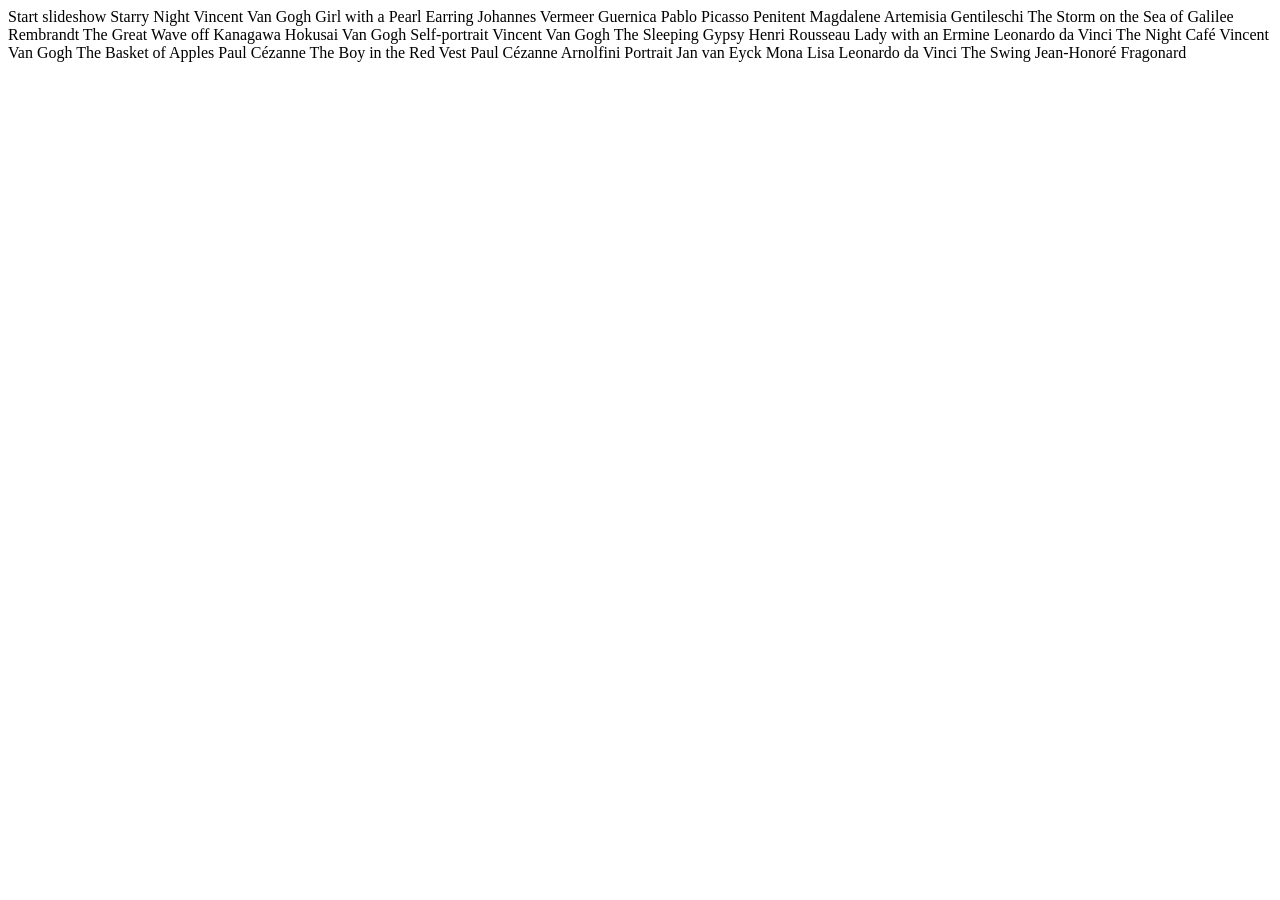
==== index.html @ 7ea60fab "First commit" ====
<!DOCTYPE html>
<html lang="en">
<head>
  <meta charset="UTF-8">
  <meta name="viewport" content="width=device-width, initial-scale=1.0">

  <link rel="icon" type="image/png" sizes="32x32" href="./assets/favicon-32x32.png">
  
  <title>Frontend Mentor | Galleria slideshow site</title>
</head>
<body>
  Start slideshow

  Starry Night
  Vincent Van Gogh

  Girl with a Pearl Earring
  Johannes Vermeer

  Guernica
  Pablo Picasso

  Penitent Magdalene
  Artemisia Gentileschi

  The Storm on the Sea of Galilee
  Rembrandt

  The Great Wave off Kanagawa
  Hokusai

  Van Gogh Self-portrait
  Vincent Van Gogh

  The Sleeping Gypsy
  Henri Rousseau

  Lady with an Ermine
  Leonardo da Vinci

  The Night Café
  Vincent Van Gogh

  The Basket of Apples
  Paul Cézanne

  The Boy in the Red Vest
  Paul Cézanne

  Arnolfini Portrait
  Jan van Eyck

  Mona Lisa
  Leonardo da Vinci

  The Swing
  Jean-Honoré Fragonard
</body>
</html>
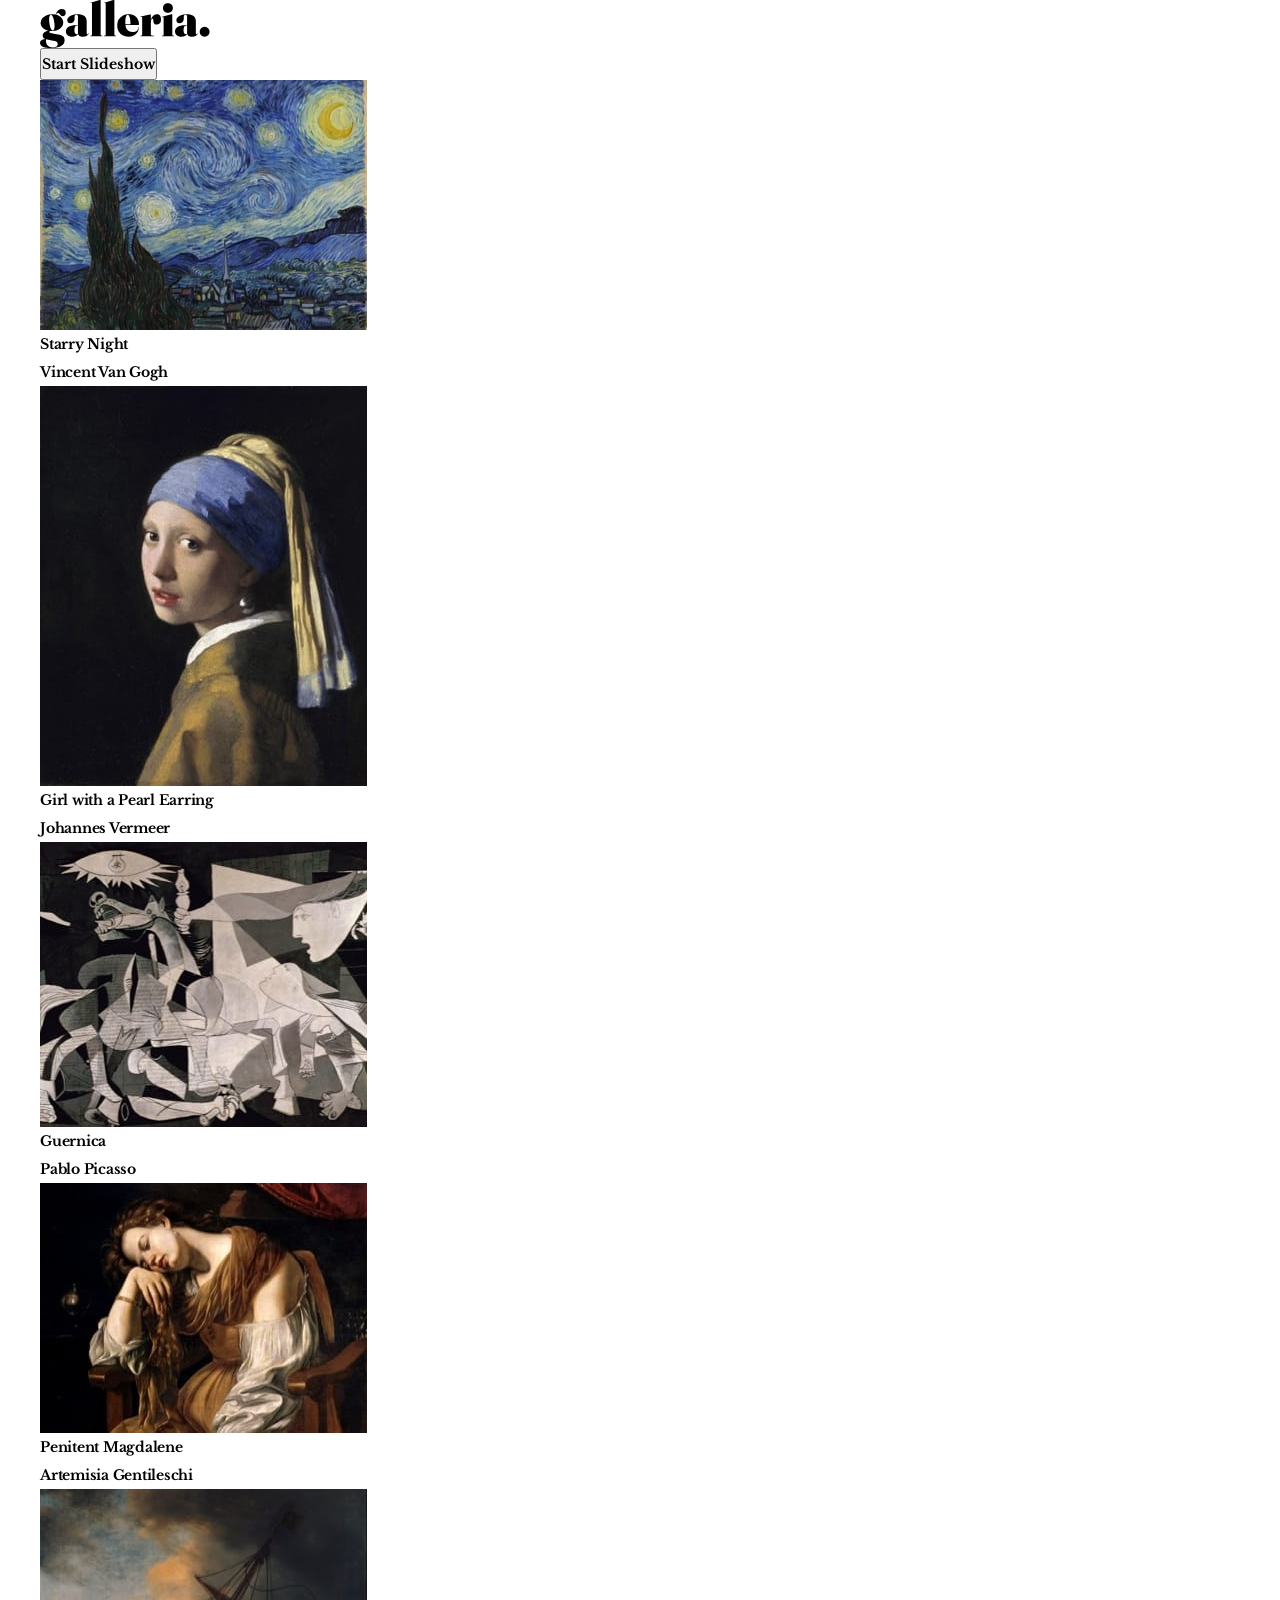
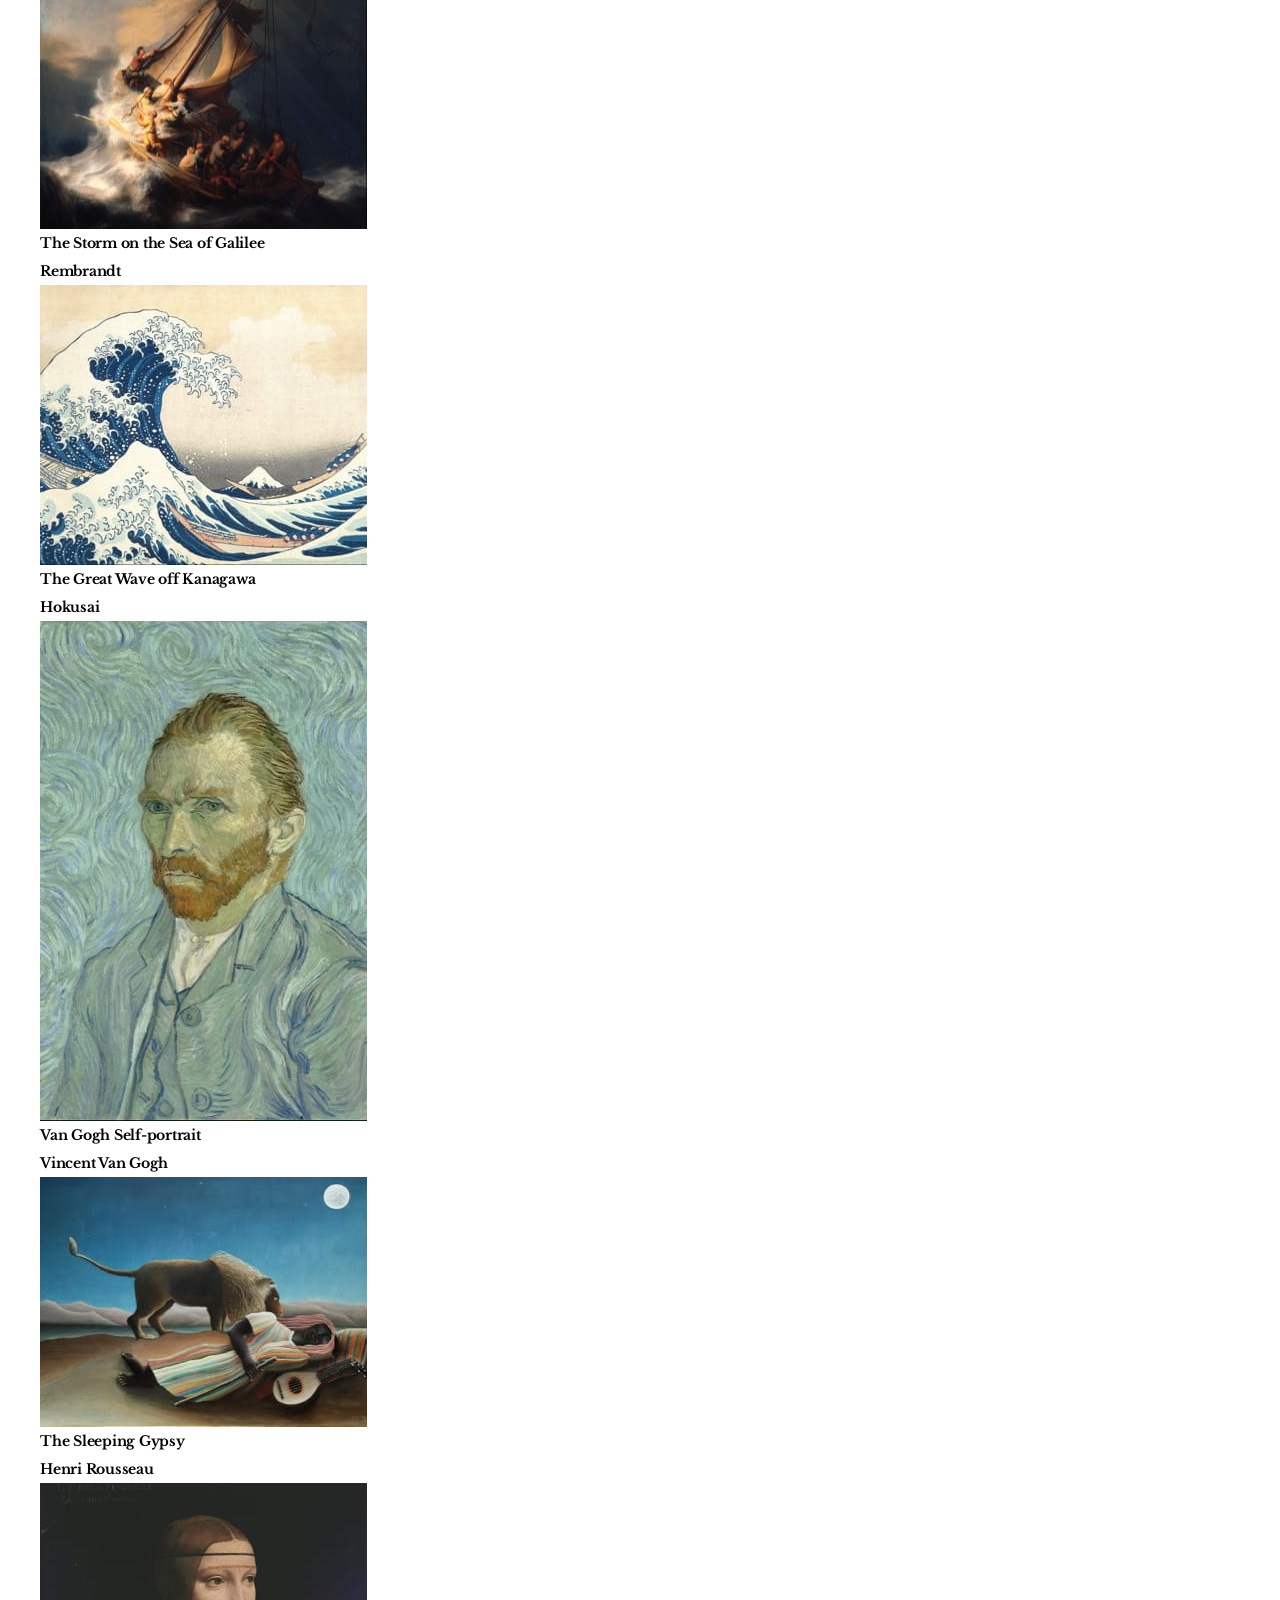
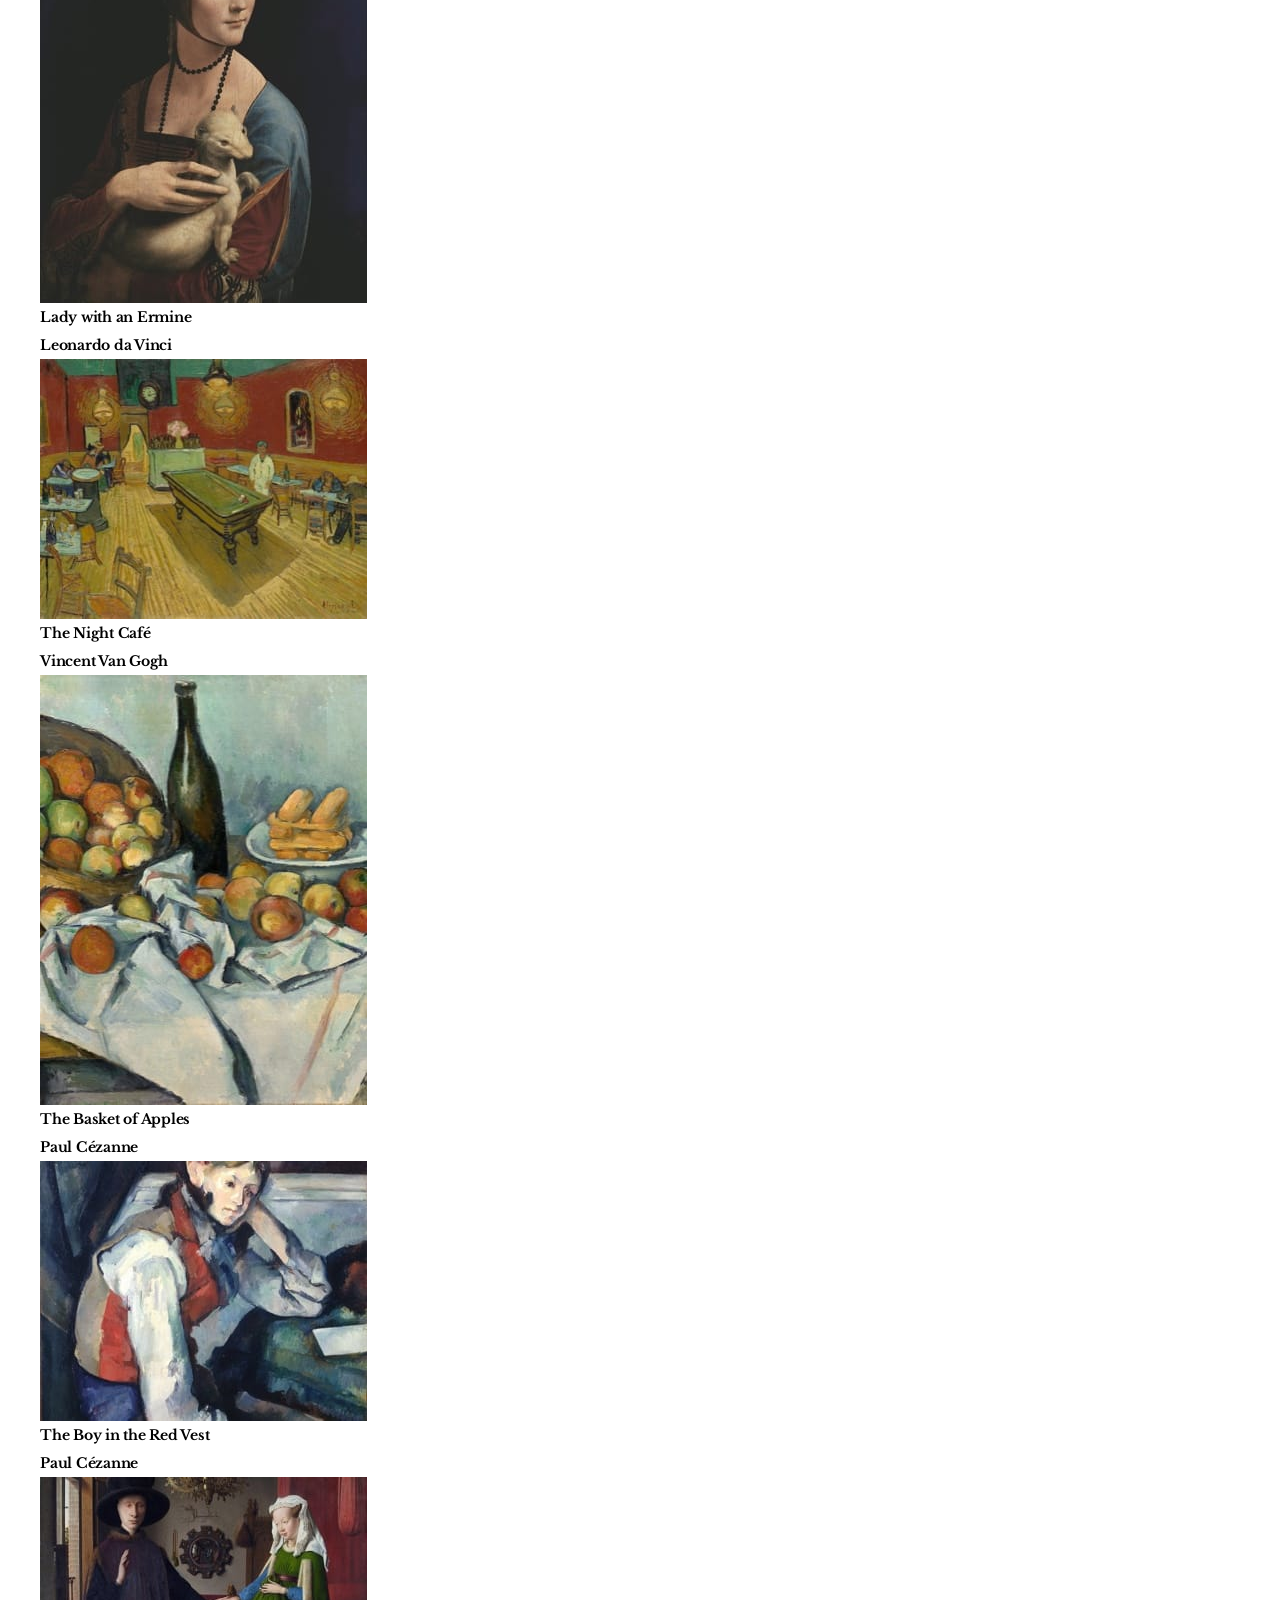
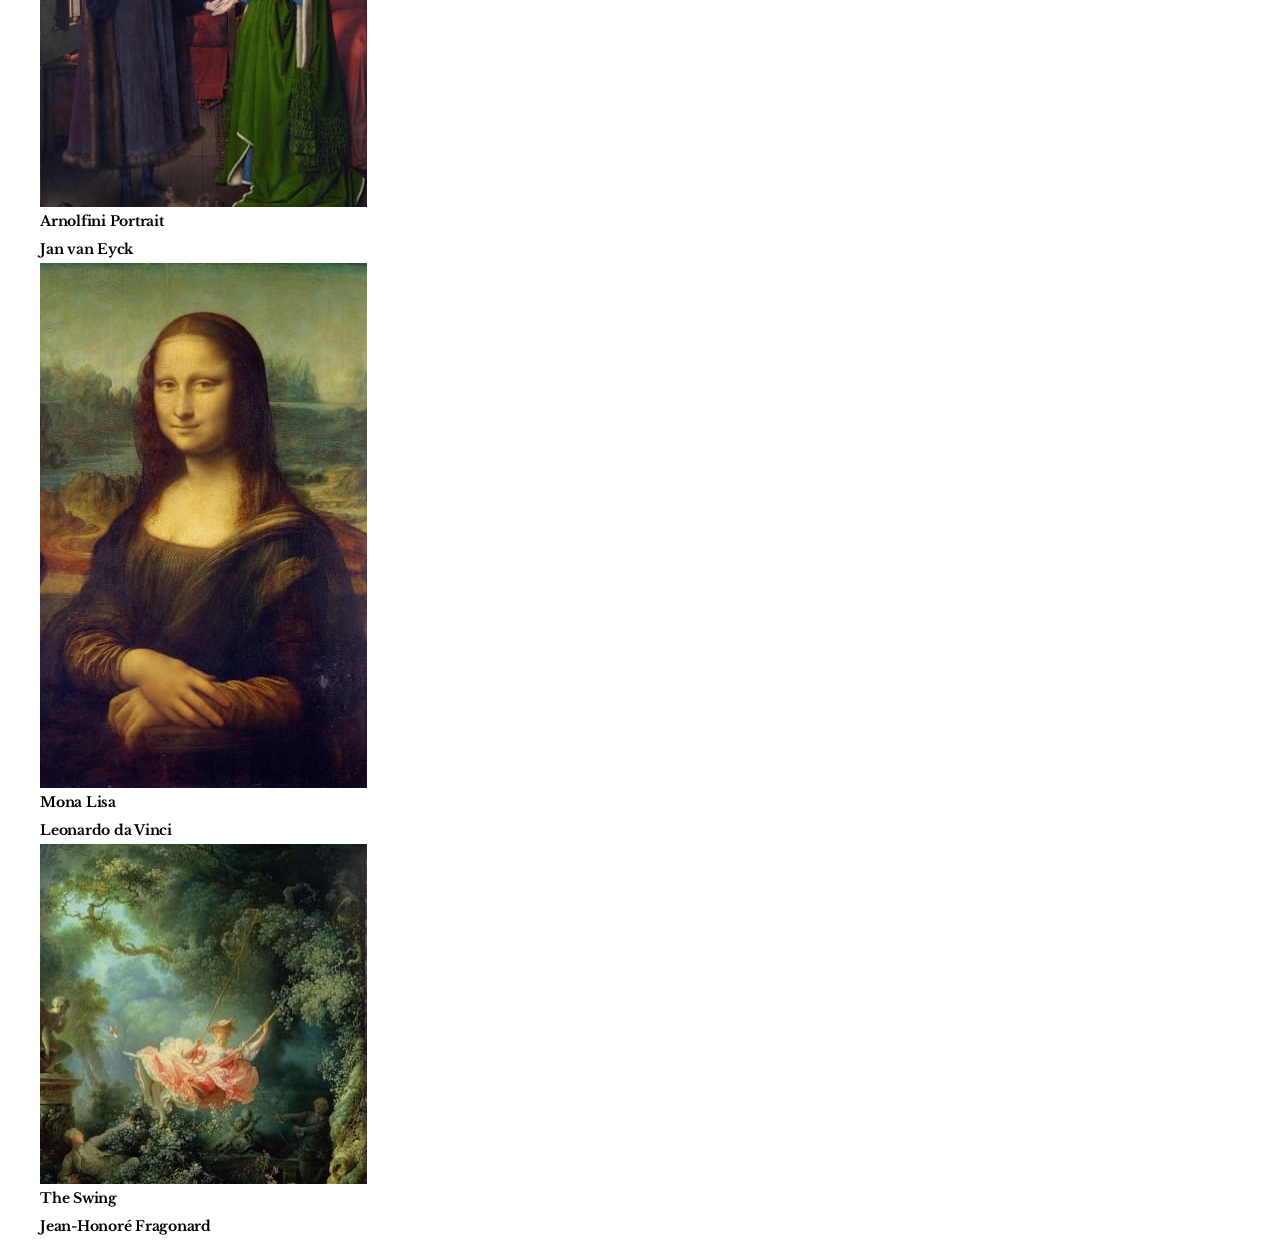
==== commit 7e6f2964: "Add main page html skel" ====
--- a/index.html
+++ b/index.html
@@ -1,59 +1,204 @@
-<!DOCTYPE html>
+<!doctype html>
 <html lang="en">
-<head>
-  <meta charset="UTF-8">
-  <meta name="viewport" content="width=device-width, initial-scale=1.0">
-
-  <link rel="icon" type="image/png" sizes="32x32" href="./assets/favicon-32x32.png">
-  
-  <title>Frontend Mentor | Galleria slideshow site</title>
-</head>
-<body>
-  Start slideshow
-
-  Starry Night
-  Vincent Van Gogh
-
-  Girl with a Pearl Earring
-  Johannes Vermeer
-
-  Guernica
-  Pablo Picasso
-
-  Penitent Magdalene
-  Artemisia Gentileschi
-
-  The Storm on the Sea of Galilee
-  Rembrandt
-
-  The Great Wave off Kanagawa
-  Hokusai
-
-  Van Gogh Self-portrait
-  Vincent Van Gogh
-
-  The Sleeping Gypsy
-  Henri Rousseau
-
-  Lady with an Ermine
-  Leonardo da Vinci
-
-  The Night Café
-  Vincent Van Gogh
-
-  The Basket of Apples
-  Paul Cézanne
-
-  The Boy in the Red Vest
-  Paul Cézanne
-
-  Arnolfini Portrait
-  Jan van Eyck
-
-  Mona Lisa
-  Leonardo da Vinci
-
-  The Swing
-  Jean-Honoré Fragonard
-</body>
-</html>+  <head>
+    <meta charset="UTF-8" />
+    <meta name="viewport" content="width=device-width, initial-scale=1.0" />
+
+    <link
+      rel="icon"
+      type="image/png"
+      sizes="32x32"
+      href="./assets/favicon-32x32.png"
+    />
+
+    <title>Galleria slideshow site</title>
+
+    <link rel="preconnect" href="https://fonts.googleapis.com" />
+    <link rel="preconnect" href="https://fonts.gstatic.com" crossorigin />
+    <link
+      href="https://fonts.googleapis.com/css2?family=Libre+Baskerville:ital,wght@0,400..700;1,400..700&display=swap"
+      rel="stylesheet"
+    />
+
+    <link rel="stylesheet" href="./css/styles.css" />
+  </head>
+  <body>
+    <header class="section">
+      <div class="container header">
+        <img class="header__logo" src="./assets/shared/logo.svg" alt="Logo" />
+        <button class="header__btn">Start Slideshow</button>
+      </div>
+    </header>
+    <main class="section">
+      <div class="container">
+        <div class="gallery">
+          <article class="card">
+            <img
+              class="card__img"
+              src="./assets/starry-night/thumbnail.jpg"
+              alt="Starry night tableau"
+            />
+            <div class="card__info">
+              <h2 class="card__title">Starry Night</h2>
+              <p class="card__author">Vincent Van Gogh</p>
+            </div>
+          </article>
+          <article class="card">
+            <img
+              class="card__img"
+              src="./assets/girl-with-pearl-earring/thumbnail.jpg"
+              alt="Girl with a Pearl Earring"
+            />
+            <div class="card__info">
+              <h2 class="card__title">Girl with a Pearl Earring</h2>
+              <p class="card__author">Johannes Vermeer</p>
+            </div>
+          </article>
+          <article class="card">
+            <img
+              class="card__img"
+              src="./assets/guernica/thumbnail.jpg"
+              alt="Guernica"
+            />
+            <div class="card__info">
+              <h2 class="card__title">Guernica</h2>
+              <p class="card__author">Pablo Picasso</p>
+            </div>
+          </article>
+          <article class="card">
+            <img
+              class="card__img"
+              src="./assets/penitent-magdalene/thumbnail.jpg"
+              alt="Penitent Magdalene"
+            />
+            <div class="card__info">
+              <h2 class="card__title">Penitent Magdalene</h2>
+              <p class="card__author">Artemisia Gentileschi</p>
+            </div>
+          </article>
+          <article class="card">
+            <img
+              class="card__img"
+              src="./assets/the-storm-on-the-sea-of-galilee/thumbnail.jpg"
+              alt="The Storm on the Sea of Galilee"
+            />
+            <div class="card__info">
+              <h2 class="card__title">The Storm on the Sea of Galilee</h2>
+              <p class="card__author">Rembrandt</p>
+            </div>
+          </article>
+          <article class="card">
+            <img
+              class="card__img"
+              src="./assets/the-great-wave-off-kanagawa/thumbnail.jpg"
+              alt="The Great Wave off Kanagawa Hokusai"
+            />
+            <div class="card__info">
+              <h2 class="card__title">The Great Wave off Kanagawa</h2>
+              <p class="card__author">Hokusai</p>
+            </div>
+          </article>
+          <article class="card">
+            <img
+              class="card__img"
+              src="./assets/van-gogh-self-portrait/thumbnail.jpg"
+              alt="Van Gogh Self-portrait"
+            />
+            <div class="card__info">
+              <h2 class="card__title">Van Gogh Self-portrait</h2>
+              <p class="card__author">Vincent Van Gogh</p>
+            </div>
+          </article>
+          <article class="card">
+            <img
+              class="card__img"
+              src="./assets/the-sleeping-gypsy/thumbnail.jpg"
+              alt="The Sleeping Gypsy"
+            />
+            <div class="card__info">
+              <h2 class="card__title">The Sleeping Gypsy</h2>
+              <p class="card__author">Henri Rousseau</p>
+            </div>
+          </article>
+          <article class="card">
+            <img
+              class="card__img"
+              src="./assets/lady-with-an-ermine/thumbnail.jpg"
+              alt="Lady with an Ermine"
+            />
+            <div class="card__info">
+              <h2 class="card__title">Lady with an Ermine</h2>
+              <p class="card__author">Leonardo da Vinci</p>
+            </div>
+          </article>
+          <article class="card">
+            <img
+              class="card__img"
+              src="./assets/the-night-cafe/thumbnail.jpg"
+              alt="The Night Café"
+            />
+            <div class="card__info">
+              <h2 class="card__title">The Night Café</h2>
+              <p class="card__author">Vincent Van Gogh</p>
+            </div>
+          </article>
+          <article class="card">
+            <img
+              class="card__img"
+              src="./assets/the-basket-of-apples/thumbnail.jpg"
+              alt="The Basket of Apples"
+            />
+            <div class="card__info">
+              <h2 class="card__title">The Basket of Apples</h2>
+              <p class="card__author">Paul Cézanne</p>
+            </div>
+          </article>
+          <article class="card">
+            <img
+              class="card__img"
+              src="./assets/the-boy-in-the-red-vest/thumbnail.jpg"
+              alt="The Boy in the Red Vest"
+            />
+            <div class="card__info">
+              <h2 class="card__title">The Boy in the Red Vest</h2>
+              <p class="card__author">Paul Cézanne</p>
+            </div>
+          </article>
+          <article class="card">
+            <img
+              class="card__img"
+              src="./assets/arnolfini-portrait/thumbnail.jpg"
+              alt="Arnolfini Portrait"
+            />
+            <div class="card__info">
+              <h2 class="card__title">Arnolfini Portrait</h2>
+              <p class="card__author">Jan van Eyck</p>
+            </div>
+          </article>
+          <article class="card">
+            <img
+              class="card__img"
+              src="./assets/mona-lisa/thumbnail.jpg"
+              alt="Mona Lisa"
+            />
+            <div class="card__info">
+              <h2 class="card__title">Mona Lisa</h2>
+              <p class="card__author">Leonardo da Vinci</p>
+            </div>
+          </article>
+          <article class="card">
+            <img
+              class="card__img"
+              src="./assets/the-swing/thumbnail.jpg"
+              alt="The Swing"
+            />
+            <div class="card__info">
+              <h2 class="card__title">The Swing</h2>
+              <p class="card__author">Jean-Honoré Fragonard</p>
+            </div>
+          </article>
+        </div>
+      </div>
+    </main>
+  </body>
+</html>
--- a/css/styles.css
+++ b/css/styles.css
@@ -0,0 +1,473 @@
+:root {
+  --desktop-container-width: 90rem;
+  --clr-white: #fff;
+  --clr-black: #000;
+  --clr-black-84: rgba(0, 0, 0, 0.84);
+  --clr-black-0: rgba(0, 0, 0, 0);
+  --clr-grey-1: #f3f3f3;
+  --clr-grey-2: #e5e5e5;
+  --clr-grey-3: #d8d8d8;
+  --clr-grey-4: #7d7d7d;
+  --clr-gradient: linear-gradient(
+    to bottom,
+    var(--clr-black-0),
+    var(--clr-black)
+  );
+  --ff-primary: "Libre Baskerville", sans-serif;
+  --fw-1: 400;
+  --fw-2: 700;
+  --fs-1: 12.5rem;
+  --fs-2: 6.25rem;
+  --fs-3: 3.5rem;
+  --fs-4: 1.5rem;
+  --fs-5: 1.125rem;
+  --fs-6: 0.9375rem;
+  --fs-7: 0.875rem;
+  --fs-8: 0.8125rem;
+  --fs-9: 0.75rem;
+  --fs-10: 0.625rem;
+  --fs-11: 0.5625rem;
+  --sp-0: 0;
+  --sp-1: 0.5rem;
+  --sp-2: 1rem;
+  --sp-3: 1.5rem;
+  --sp-4: 2rem;
+  --sp-5: 2.5rem;
+  --sp-6: 3.5rem;
+  --sp-7: 4rem;
+  --sp-8: 5rem;
+  --sp-9: 6rem;
+  --ls-1: -0.25px;
+  --ls-2: -0.2px;
+  --ls-3: 0;
+  --ls-4: 2px;
+  --ls-5: 2.5px;
+  --lh-1: 1;
+  --lh-2: 1.15;
+  --lh-3: 1.2;
+  --lh-4: 1.25;
+  --lh-5: 1.35;
+  --lh-6: 2;
+  --br-circle: 50%;
+  --cta-btn-size: 9rem;
+}
+@media (min-width: 43.75rem) {
+  :root {
+    --cta-btn-size: 17rem;
+  }
+}
+
+*,
+*::after,
+*::before {
+  margin: 0;
+  padding: 0;
+  box-sizing: border-box;
+}
+
+h1,
+h2,
+h3,
+h4,
+h5,
+h6,
+td,
+th,
+button {
+  font: inherit;
+}
+
+img {
+  max-width: 100%;
+  display: block;
+}
+
+a {
+  text-decoration: none;
+  color: inherit;
+}
+
+ul {
+  list-style: none;
+}
+
+.tp-1 {
+  font-family: var(--ff-primary);
+  font-size: var(--fs-1);
+  line-height: var(--lh-2);
+  letter-spacing: var(--ls-2);
+  font-weight: var(--fw-2);
+}
+
+.tp-2 {
+  font-family: var(--ff-primary);
+  font-size: var(--fs-3);
+  line-height: var(--lh-2);
+  letter-spacing: var(--ls-3);
+  font-weight: var(--fw-2);
+}
+
+.tp-3 {
+  font-family: var(--ff-primary);
+  font-size: var(--fs-5);
+  line-height: var(--lh-4);
+  letter-spacing: var(--ls-3);
+  font-weight: var(--fw-2);
+}
+
+.tp-4 {
+  font-family: var(--ff-primary);
+  font-size: var(--fs-6);
+  line-height: var(--lh-5);
+  letter-spacing: var(--ls-3);
+  font-weight: var(--fw-1);
+}
+
+.tp-5 {
+  font-family: var(--ff-primary);
+  font-size: var(--fs-8);
+  line-height: var(--lh-4);
+  letter-spacing: var(--ls-3);
+  font-weight: var(--fw-1);
+}
+
+.tp-6 {
+  font-family: var(--ff-primary);
+  font-size: var(--fs-9);
+  line-height: var(--lh-4);
+  letter-spacing: var(--ls-5);
+  font-weight: var(--fw-2);
+}
+
+.tp-7 {
+  font-family: var(--ff-primary);
+  font-size: var(--fs-10);
+  line-height: var(--lh-3);
+  letter-spacing: var(--ls-4);
+  font-weight: var(--fw-2);
+}
+
+.tp-1-m {
+  font-family: var(--ff-primary);
+  font-size: var(--fs-2);
+  line-height: var(--lh-1);
+  letter-spacing: var(--ls-3);
+  font-weight: var(--fw-2);
+}
+
+.tp-2-m {
+  font-family: var(--ff-primary);
+  font-size: var(--fs-4);
+  line-height: var(--lh-4);
+  letter-spacing: var(--ls-3);
+  font-weight: var(--fw-2);
+}
+
+.tp-3-m {
+  font-family: var(--ff-primary);
+  font-size: var(--fs-7);
+  line-height: var(--lh-6);
+  letter-spacing: var(--ls-1);
+  font-weight: var(--fw-2);
+}
+
+.tp-4-m {
+  font-family: var(--ff-primary);
+  font-size: var(--fs-10);
+  line-height: var(--lh-3);
+  letter-spacing: var(--ls-3);
+  font-weight: var(--fw-1);
+}
+
+.tp-5-m {
+  font-family: var(--ff-primary);
+  font-size: var(--fs-11);
+  line-height: var(--lh-4);
+  letter-spacing: var(--ls-4);
+  font-weight: var(--fw-1);
+}
+
+@media (min-width: 43.75rem) {
+  .sm\:tp-1 {
+    font-family: var(--ff-primary);
+    font-size: var(--fs-1);
+    line-height: var(--lh-2);
+    letter-spacing: var(--ls-2);
+    font-weight: var(--fw-2);
+  }
+  .sm\:tp-2 {
+    font-family: var(--ff-primary);
+    font-size: var(--fs-3);
+    line-height: var(--lh-2);
+    letter-spacing: var(--ls-3);
+    font-weight: var(--fw-2);
+  }
+  .sm\:tp-3 {
+    font-family: var(--ff-primary);
+    font-size: var(--fs-5);
+    line-height: var(--lh-4);
+    letter-spacing: var(--ls-3);
+    font-weight: var(--fw-2);
+  }
+  .sm\:tp-4 {
+    font-family: var(--ff-primary);
+    font-size: var(--fs-6);
+    line-height: var(--lh-5);
+    letter-spacing: var(--ls-3);
+    font-weight: var(--fw-1);
+  }
+  .sm\:tp-5 {
+    font-family: var(--ff-primary);
+    font-size: var(--fs-8);
+    line-height: var(--lh-4);
+    letter-spacing: var(--ls-3);
+    font-weight: var(--fw-1);
+  }
+  .sm\:tp-6 {
+    font-family: var(--ff-primary);
+    font-size: var(--fs-9);
+    line-height: var(--lh-4);
+    letter-spacing: var(--ls-5);
+    font-weight: var(--fw-2);
+  }
+  .sm\:tp-7 {
+    font-family: var(--ff-primary);
+    font-size: var(--fs-10);
+    line-height: var(--lh-3);
+    letter-spacing: var(--ls-4);
+    font-weight: var(--fw-2);
+  }
+  .sm\:tp-1-m {
+    font-family: var(--ff-primary);
+    font-size: var(--fs-2);
+    line-height: var(--lh-1);
+    letter-spacing: var(--ls-3);
+    font-weight: var(--fw-2);
+  }
+  .sm\:tp-2-m {
+    font-family: var(--ff-primary);
+    font-size: var(--fs-4);
+    line-height: var(--lh-4);
+    letter-spacing: var(--ls-3);
+    font-weight: var(--fw-2);
+  }
+  .sm\:tp-3-m {
+    font-family: var(--ff-primary);
+    font-size: var(--fs-7);
+    line-height: var(--lh-6);
+    letter-spacing: var(--ls-1);
+    font-weight: var(--fw-2);
+  }
+  .sm\:tp-4-m {
+    font-family: var(--ff-primary);
+    font-size: var(--fs-10);
+    line-height: var(--lh-3);
+    letter-spacing: var(--ls-3);
+    font-weight: var(--fw-1);
+  }
+  .sm\:tp-5-m {
+    font-family: var(--ff-primary);
+    font-size: var(--fs-11);
+    line-height: var(--lh-4);
+    letter-spacing: var(--ls-4);
+    font-weight: var(--fw-1);
+  }
+}
+@media (min-width: 62.5rem) {
+  .md\:tp-1 {
+    font-family: var(--ff-primary);
+    font-size: var(--fs-1);
+    line-height: var(--lh-2);
+    letter-spacing: var(--ls-2);
+    font-weight: var(--fw-2);
+  }
+  .md\:tp-2 {
+    font-family: var(--ff-primary);
+    font-size: var(--fs-3);
+    line-height: var(--lh-2);
+    letter-spacing: var(--ls-3);
+    font-weight: var(--fw-2);
+  }
+  .md\:tp-3 {
+    font-family: var(--ff-primary);
+    font-size: var(--fs-5);
+    line-height: var(--lh-4);
+    letter-spacing: var(--ls-3);
+    font-weight: var(--fw-2);
+  }
+  .md\:tp-4 {
+    font-family: var(--ff-primary);
+    font-size: var(--fs-6);
+    line-height: var(--lh-5);
+    letter-spacing: var(--ls-3);
+    font-weight: var(--fw-1);
+  }
+  .md\:tp-5 {
+    font-family: var(--ff-primary);
+    font-size: var(--fs-8);
+    line-height: var(--lh-4);
+    letter-spacing: var(--ls-3);
+    font-weight: var(--fw-1);
+  }
+  .md\:tp-6 {
+    font-family: var(--ff-primary);
+    font-size: var(--fs-9);
+    line-height: var(--lh-4);
+    letter-spacing: var(--ls-5);
+    font-weight: var(--fw-2);
+  }
+  .md\:tp-7 {
+    font-family: var(--ff-primary);
+    font-size: var(--fs-10);
+    line-height: var(--lh-3);
+    letter-spacing: var(--ls-4);
+    font-weight: var(--fw-2);
+  }
+  .md\:tp-1-m {
+    font-family: var(--ff-primary);
+    font-size: var(--fs-2);
+    line-height: var(--lh-1);
+    letter-spacing: var(--ls-3);
+    font-weight: var(--fw-2);
+  }
+  .md\:tp-2-m {
+    font-family: var(--ff-primary);
+    font-size: var(--fs-4);
+    line-height: var(--lh-4);
+    letter-spacing: var(--ls-3);
+    font-weight: var(--fw-2);
+  }
+  .md\:tp-3-m {
+    font-family: var(--ff-primary);
+    font-size: var(--fs-7);
+    line-height: var(--lh-6);
+    letter-spacing: var(--ls-1);
+    font-weight: var(--fw-2);
+  }
+  .md\:tp-4-m {
+    font-family: var(--ff-primary);
+    font-size: var(--fs-10);
+    line-height: var(--lh-3);
+    letter-spacing: var(--ls-3);
+    font-weight: var(--fw-1);
+  }
+  .md\:tp-5-m {
+    font-family: var(--ff-primary);
+    font-size: var(--fs-11);
+    line-height: var(--lh-4);
+    letter-spacing: var(--ls-4);
+    font-weight: var(--fw-1);
+  }
+}
+body {
+  font-family: var(--ff-primary);
+  font-size: var(--fs-7);
+  line-height: var(--lh-6);
+  letter-spacing: var(--ls-1);
+  font-weight: var(--fw-2);
+}
+
+/******** LAYOUT ***********/
+.overflow-hidden {
+  overflow: hidden;
+}
+
+.section {
+  padding-inline: var(--sp-4);
+}
+@media (min-width: 43.75rem) {
+  .section {
+    padding-inline: var(--sp-6);
+  }
+}
+@media (min-width: 62.5rem) {
+  .section {
+    padding-inline: var(--sp-5);
+  }
+}
+
+.container {
+  max-width: var(--desktop-container-width);
+  margin-inline: auto;
+}
+
+.width-full {
+  width: 100%;
+}
+
+.flow-content > * + * {
+  margin-top: var(--flow-spacer, var(--sp-3));
+}
+
+.split {
+  display: flex;
+}
+
+.split > * {
+  width: 100%;
+}
+
+/******** TEXT ***********/
+.uppercase {
+  text-transform: uppercase;
+}
+
+/******** DECORATIONS ***********/
+.separator {
+  width: 100%;
+  height: 1px;
+  background-color: var(--clr-white);
+  opacity: 0.25;
+}
+
+.transparent {
+  opacity: 0.5;
+}
+
+.carousel {
+  position: relative;
+  overflow: hidden;
+}
+.carousel > :nth-child(n+2) {
+  position: absolute;
+}
+
+.carousel__item {
+  opacity: 0;
+  z-index: -1;
+  transition: transform 0.3s ease-out, opacity 0.3s;
+}
+@media (prefers-reduced-motion: reduce) {
+  .carousel__item {
+    transition: none;
+  }
+}
+.carousel__item {
+  /* By translating every negative index to minus 100% and positive indexes to plus 100% 
+     We avoid the rush effect when switching from most right element to most left element
+  */
+}
+.carousel__item[data-index="-3"] {
+  transform: translateX(-100%);
+}
+.carousel__item[data-index="-2"] {
+  transform: translateX(-100%);
+}
+.carousel__item[data-index="-1"] {
+  transform: translateX(-100%);
+}
+.carousel__item[data-index="0"] {
+  transform: translateX(0);
+  opacity: 1;
+}
+.carousel__item[data-index="1"] {
+  transform: translateX(100%);
+}
+.carousel__item[data-index="2"] {
+  transform: translateX(100%);
+}
+.carousel__item[data-index="3"] {
+  transform: translateX(100%);
+}
+
+/*# sourceMappingURL=styles.css.map */
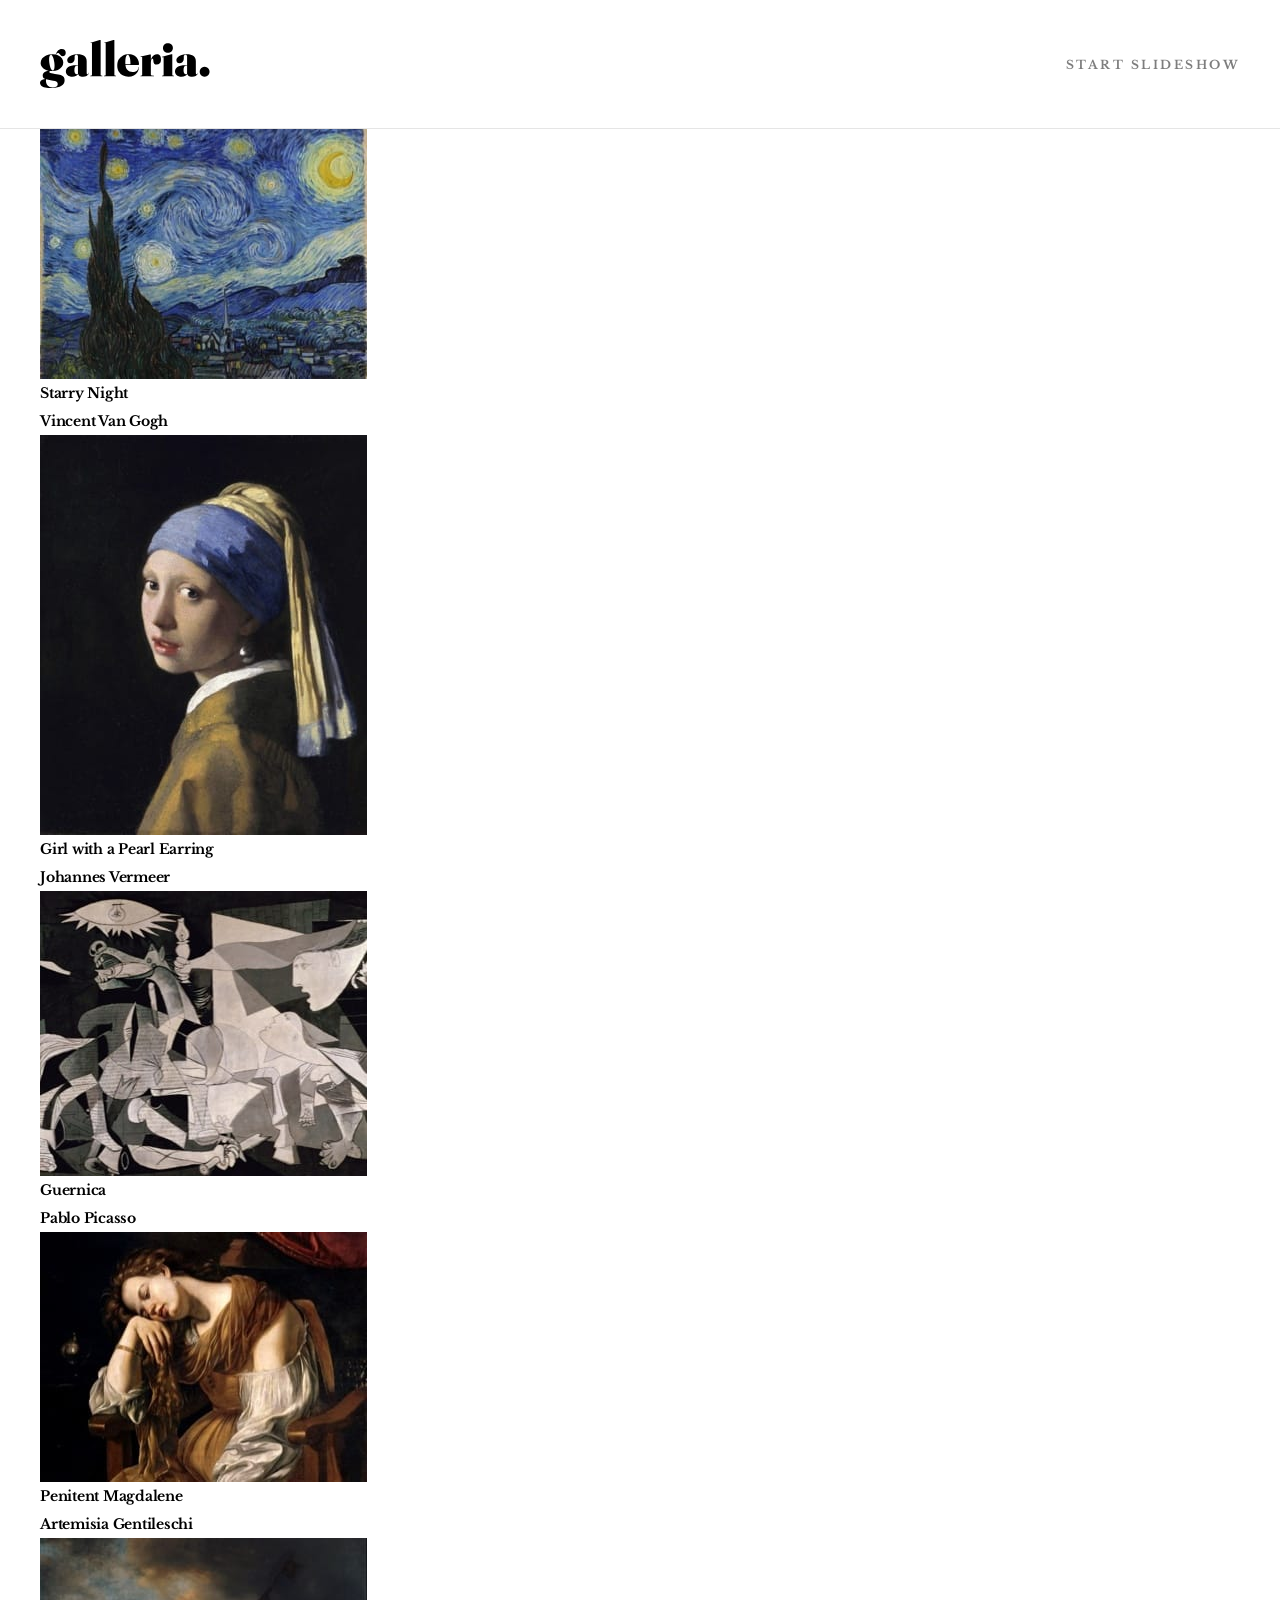
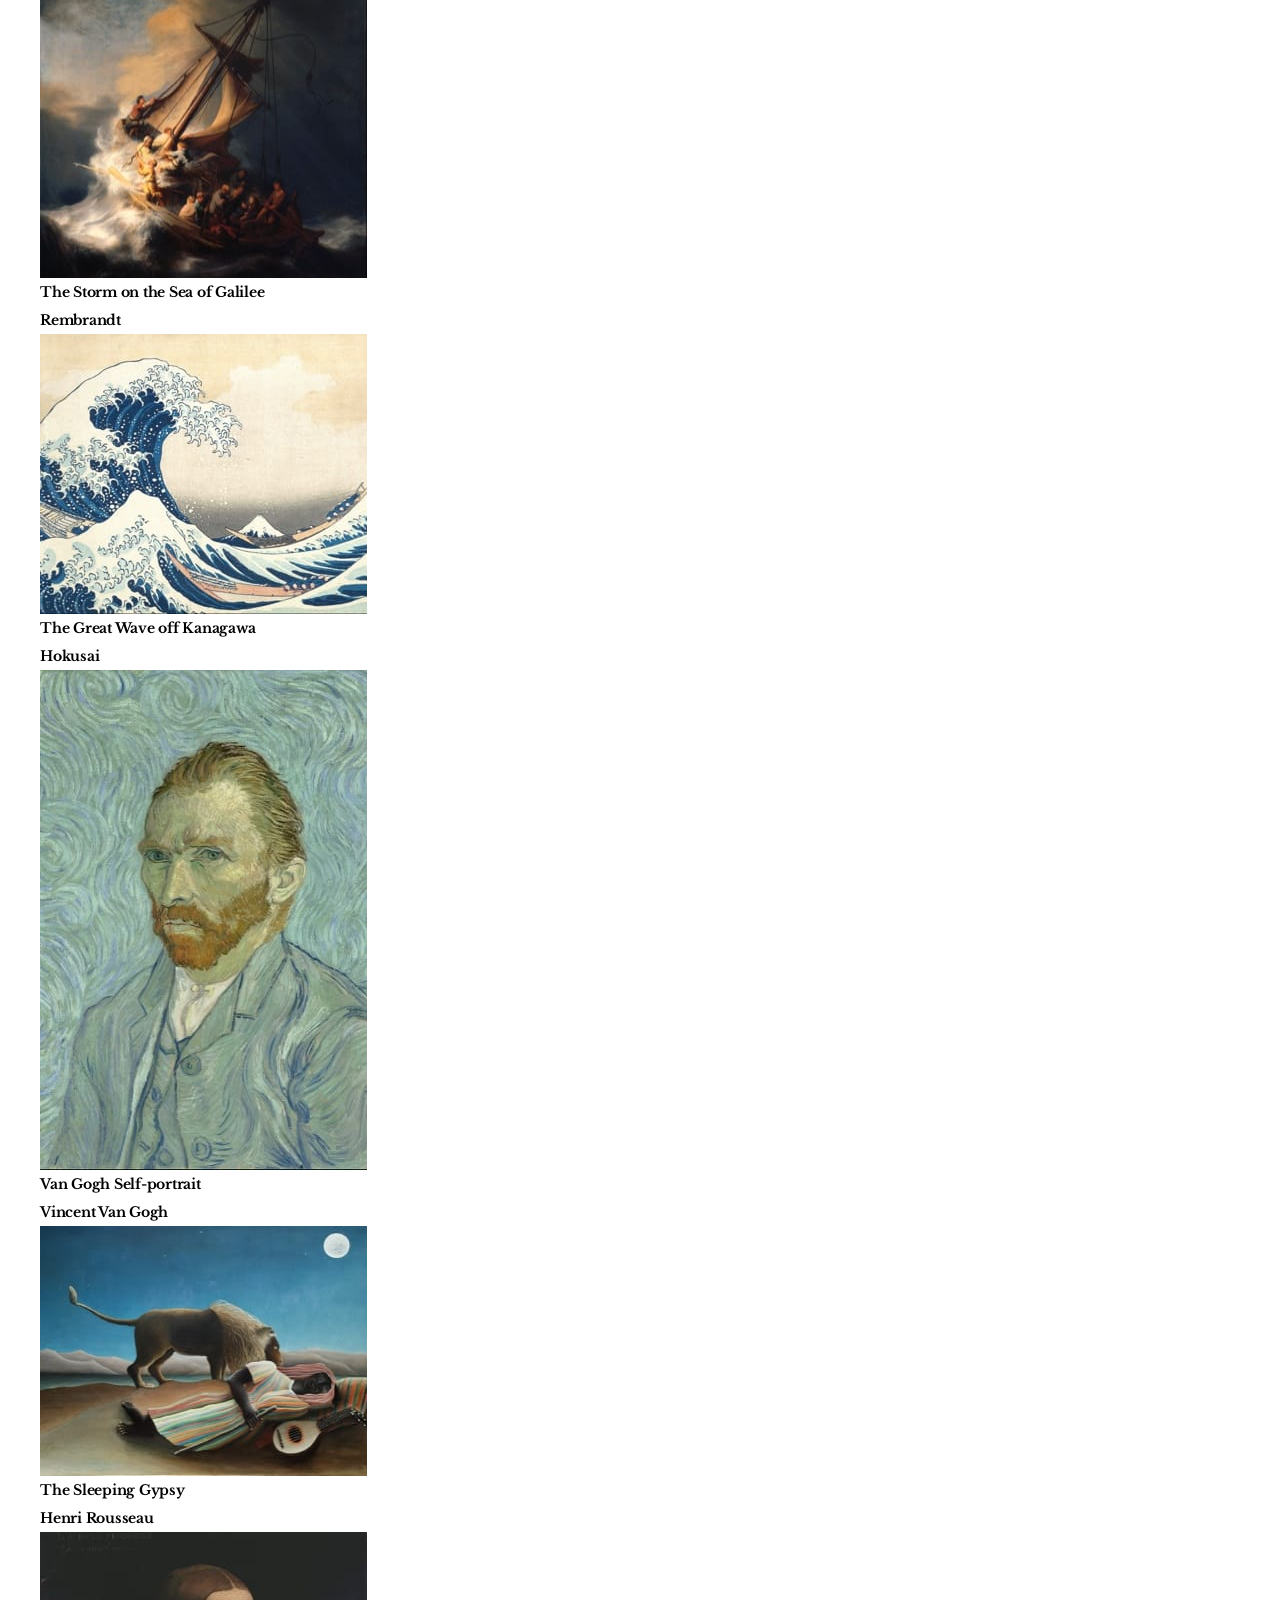
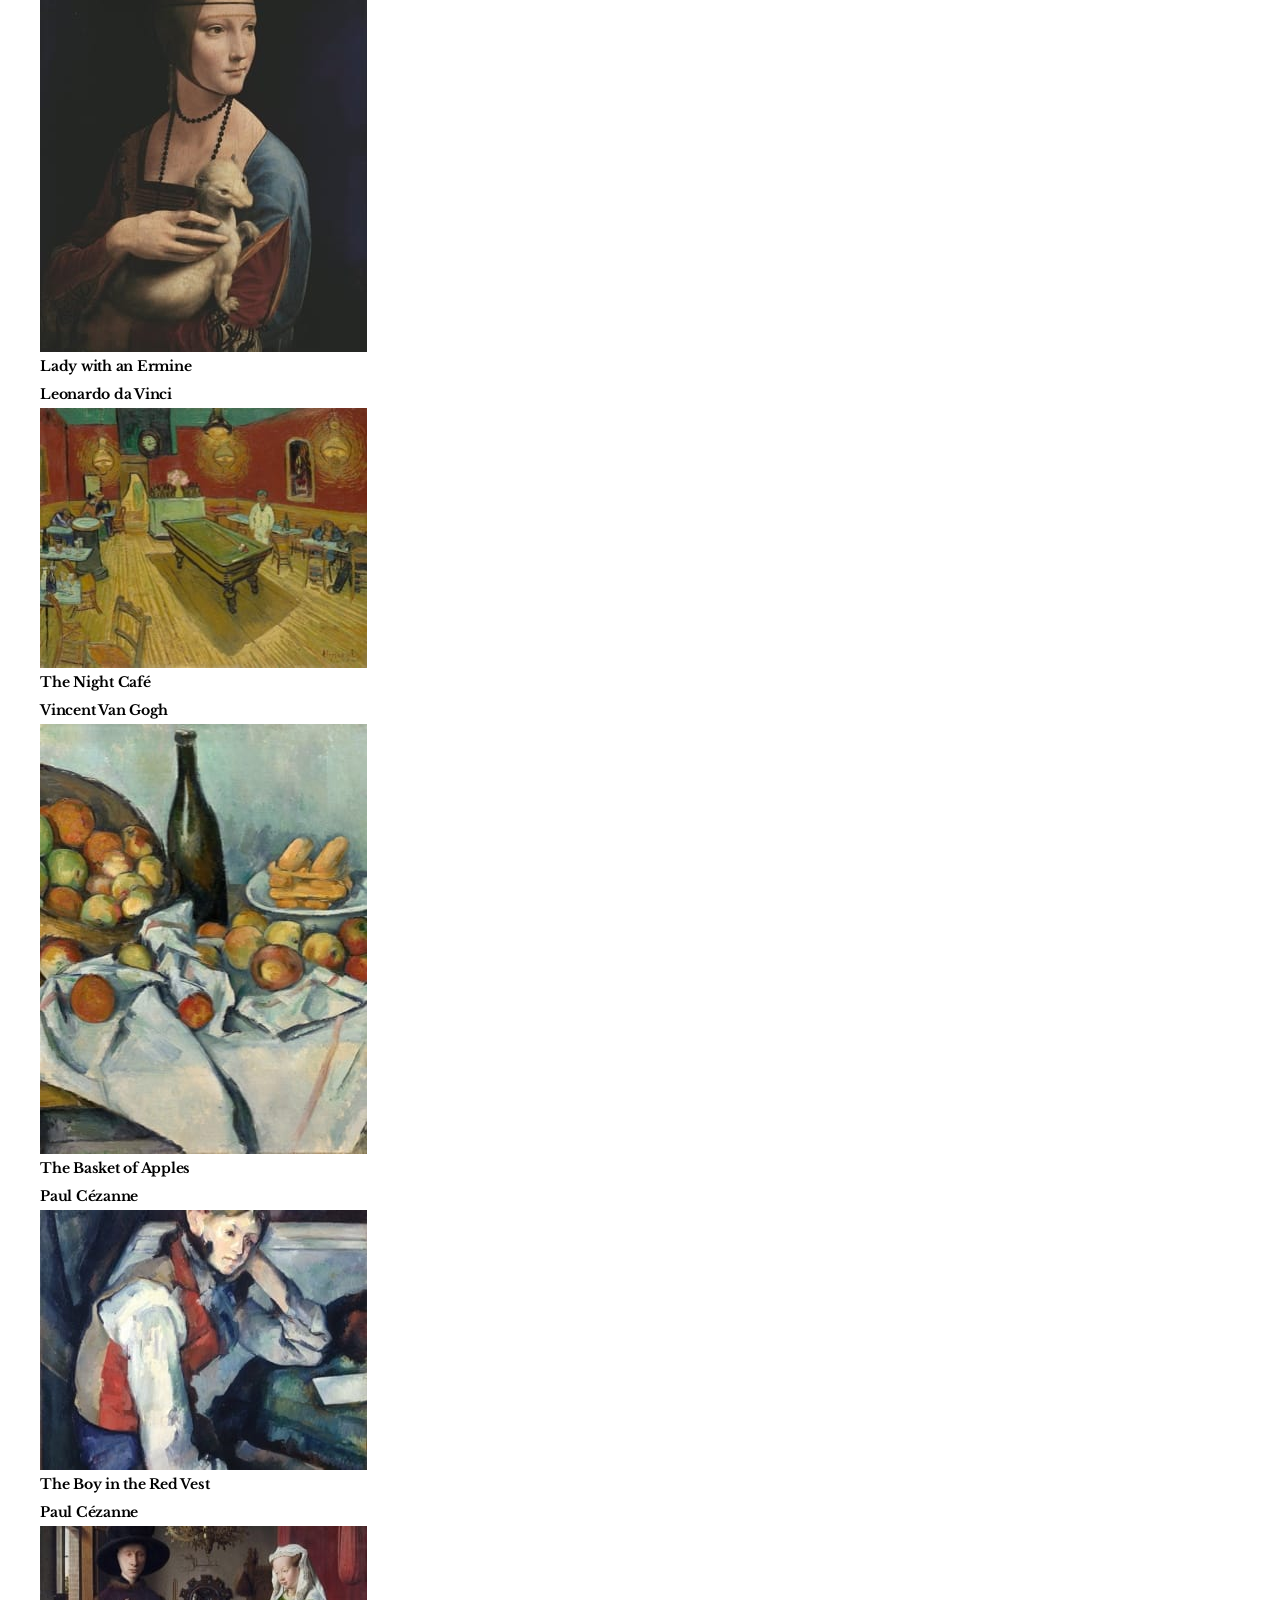
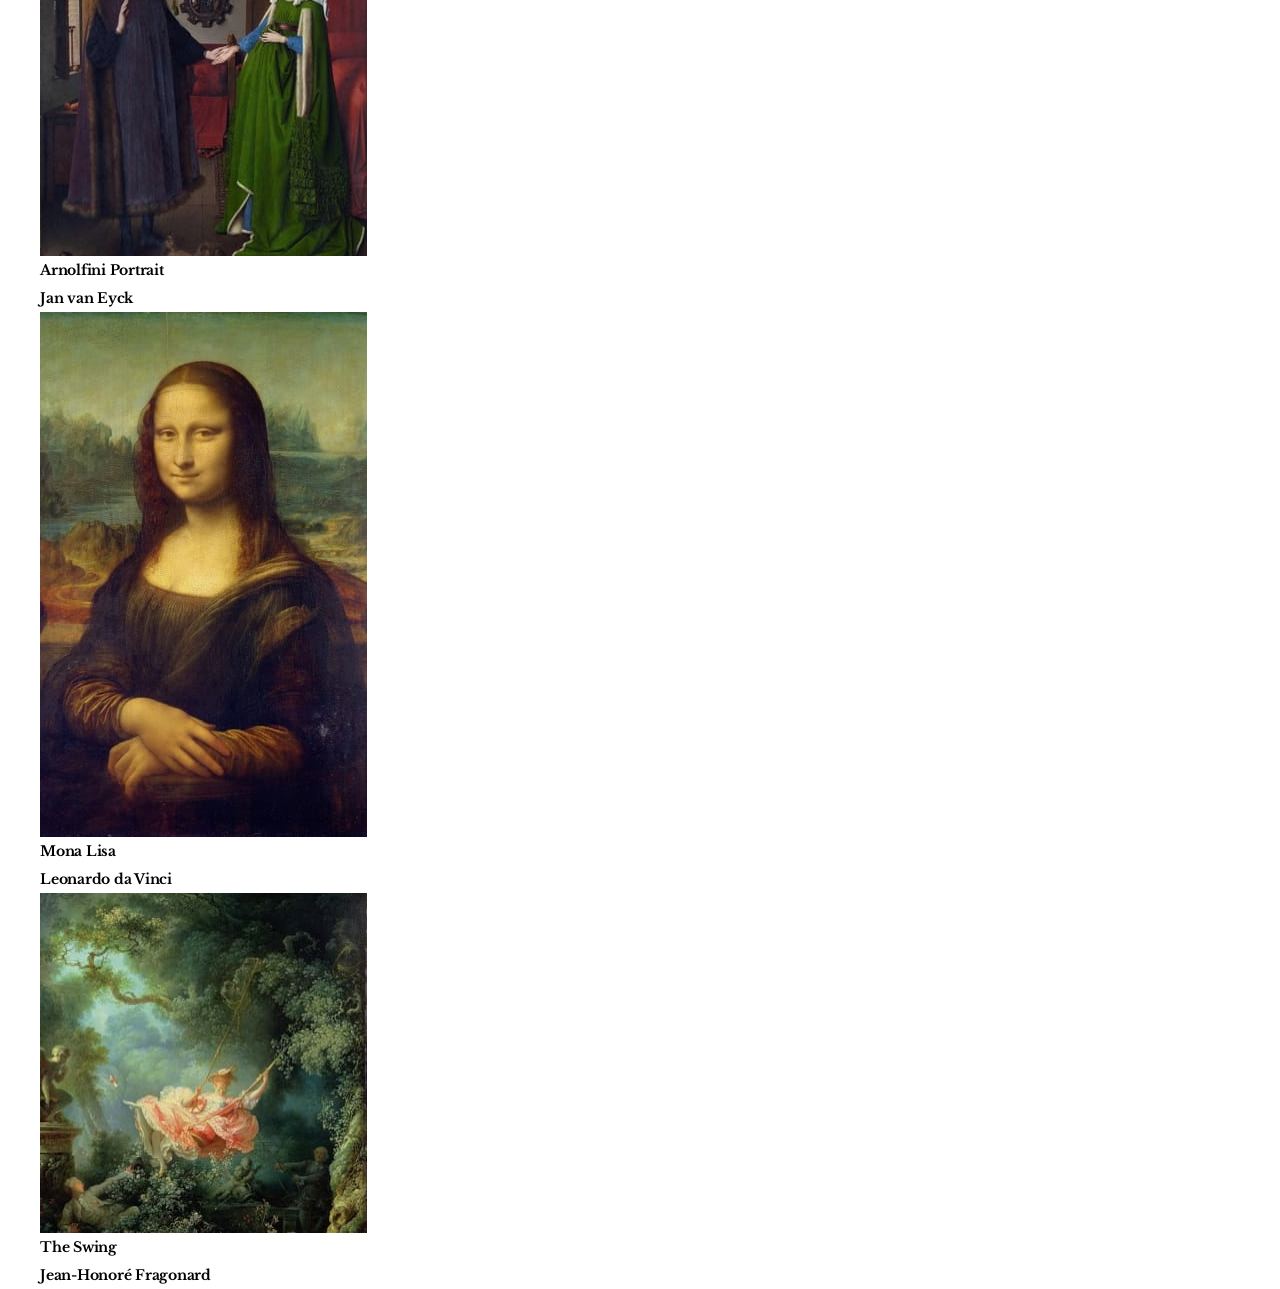
==== commit 735a4ca6: "Style header" ====
--- a/index.html
+++ b/index.html
@@ -23,10 +23,12 @@
     <link rel="stylesheet" href="./css/styles.css" />
   </head>
   <body>
-    <header class="section">
+    <header class="section border-bottom">
       <div class="container header">
         <img class="header__logo" src="./assets/shared/logo.svg" alt="Logo" />
-        <button class="header__btn">Start Slideshow</button>
+        <button id="btnStart" class="header__btn tp-5-m sm:tp-6 uppercase">
+          Start Slideshow
+        </button>
       </div>
     </header>
     <main class="section">
--- a/css/styles.css
+++ b/css/styles.css
@@ -424,6 +424,10 @@
   opacity: 0.5;
 }
 
+.border-bottom {
+  border-bottom: 1px solid var(--clr-grey-2);
+}
+
 .carousel {
   position: relative;
   overflow: hidden;
@@ -470,4 +474,36 @@
   transform: translateX(100%);
 }
 
+.header {
+  display: flex;
+  justify-content: space-between;
+  align-items: center;
+  padding-block: var(--sp-3);
+}
+@media (min-width: 62.5rem) {
+  .header {
+    padding-block: var(--sp-5);
+  }
+}
+
+.header__logo {
+  max-width: 113px;
+}
+@media (min-width: 62.5rem) {
+  .header__logo {
+    max-width: none;
+  }
+}
+
+.header__btn {
+  padding-block: var(--sp-1);
+  border: none;
+  background: none;
+  cursor: pointer;
+  color: var(--clr-grey-4);
+}
+.header__btn:hover {
+  color: var(--clr-black);
+}
+
 /*# sourceMappingURL=styles.css.map */
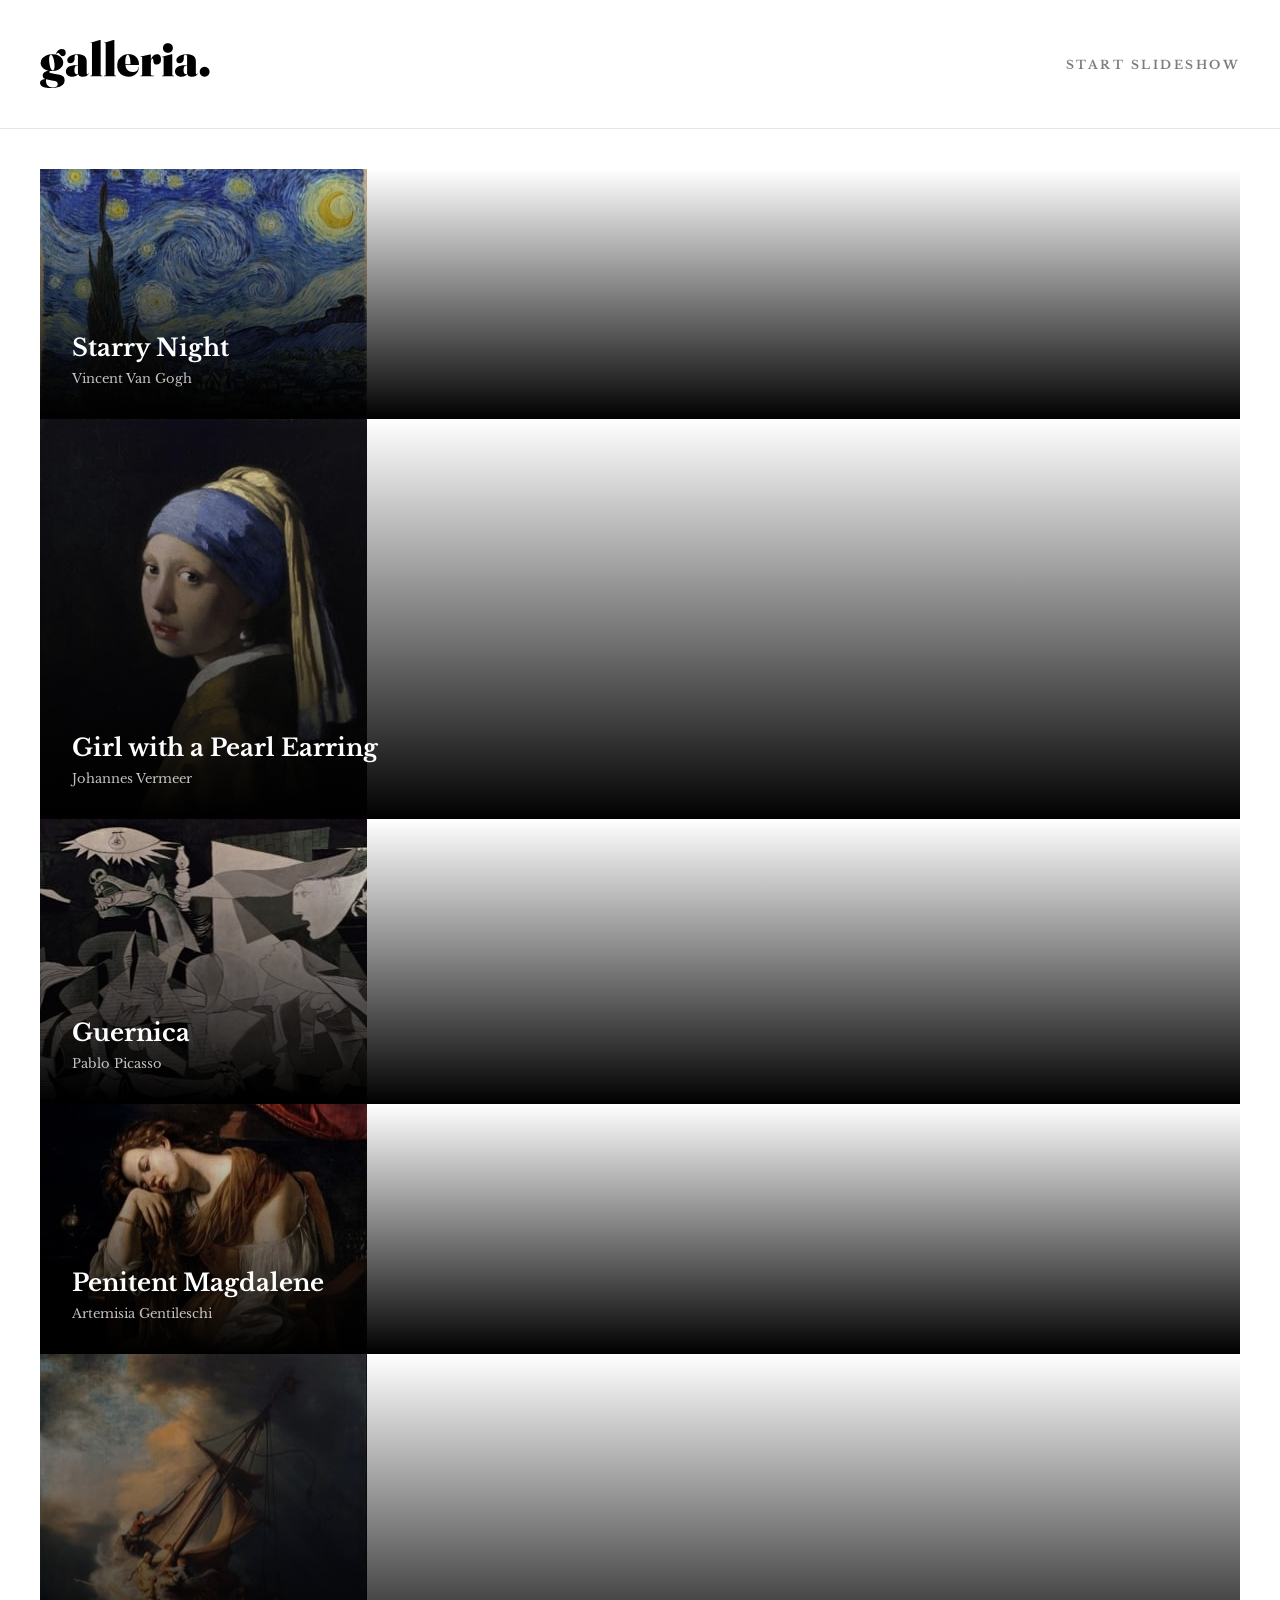
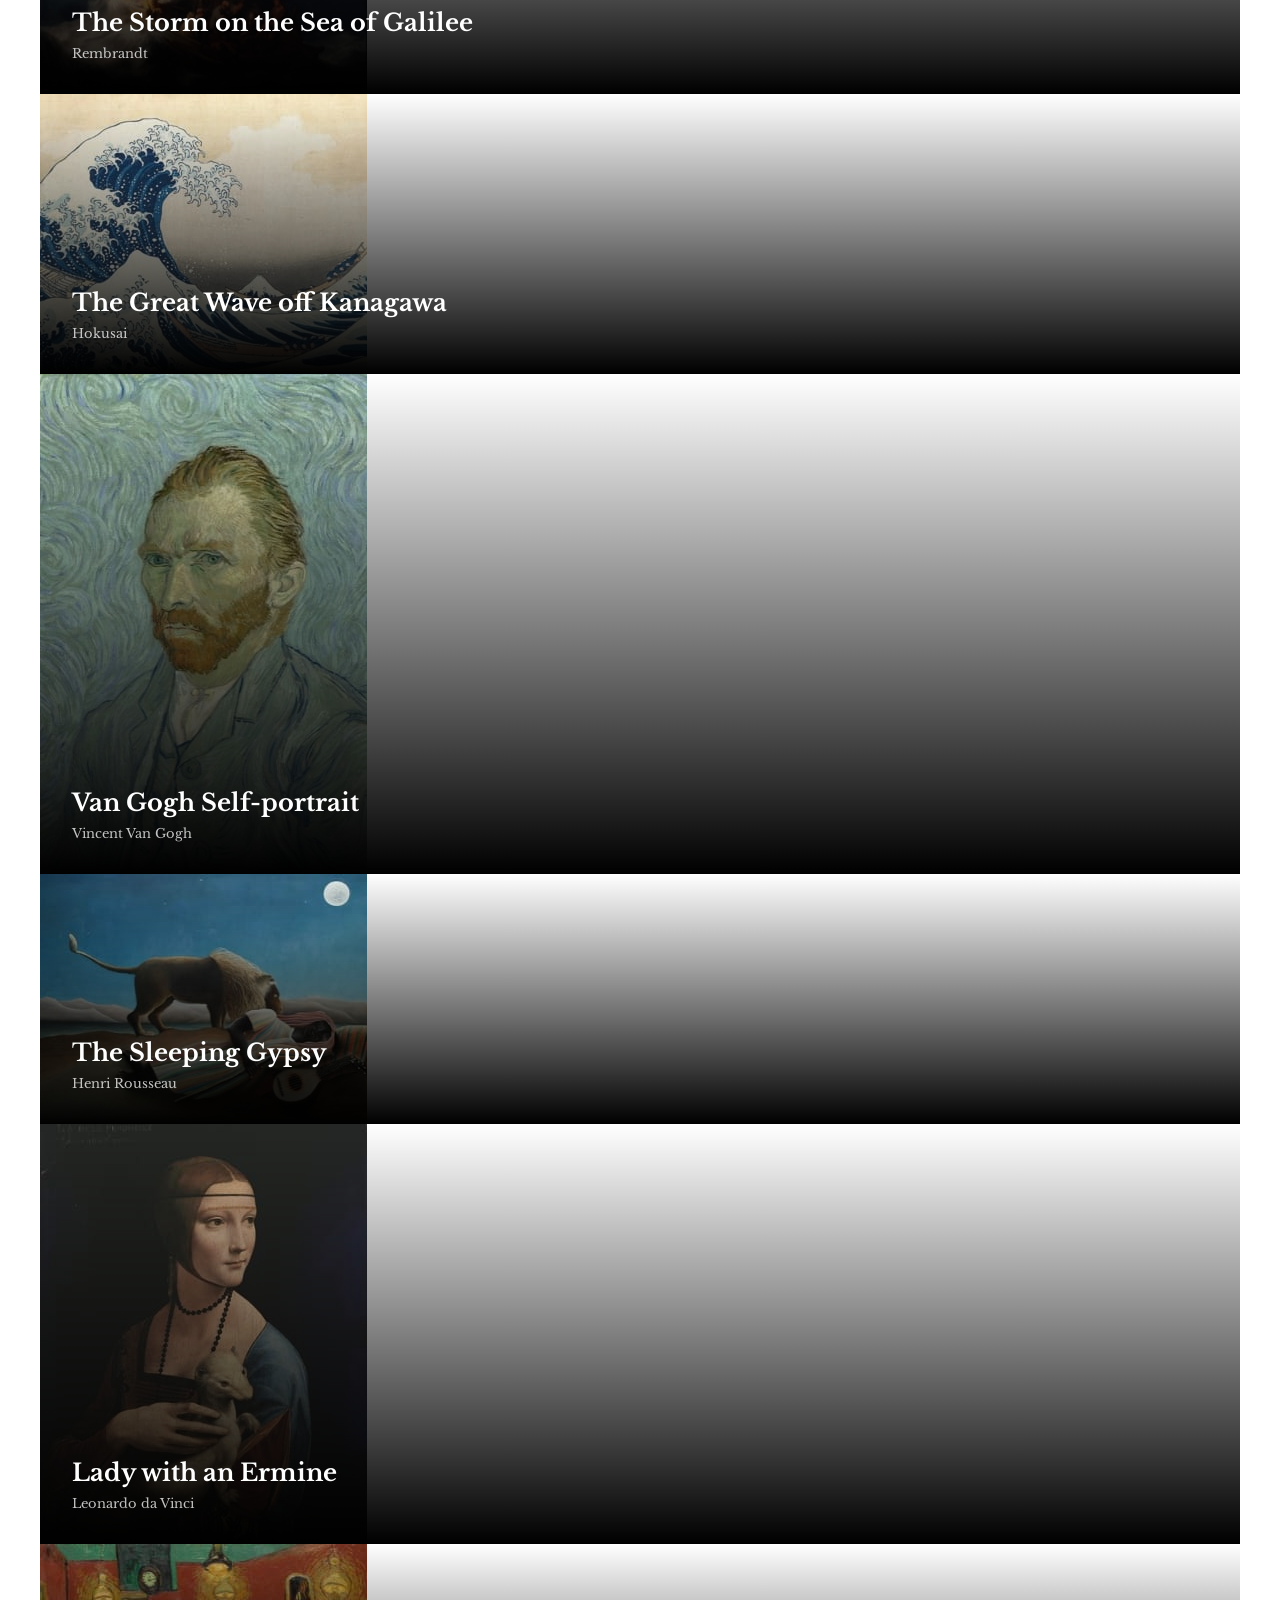
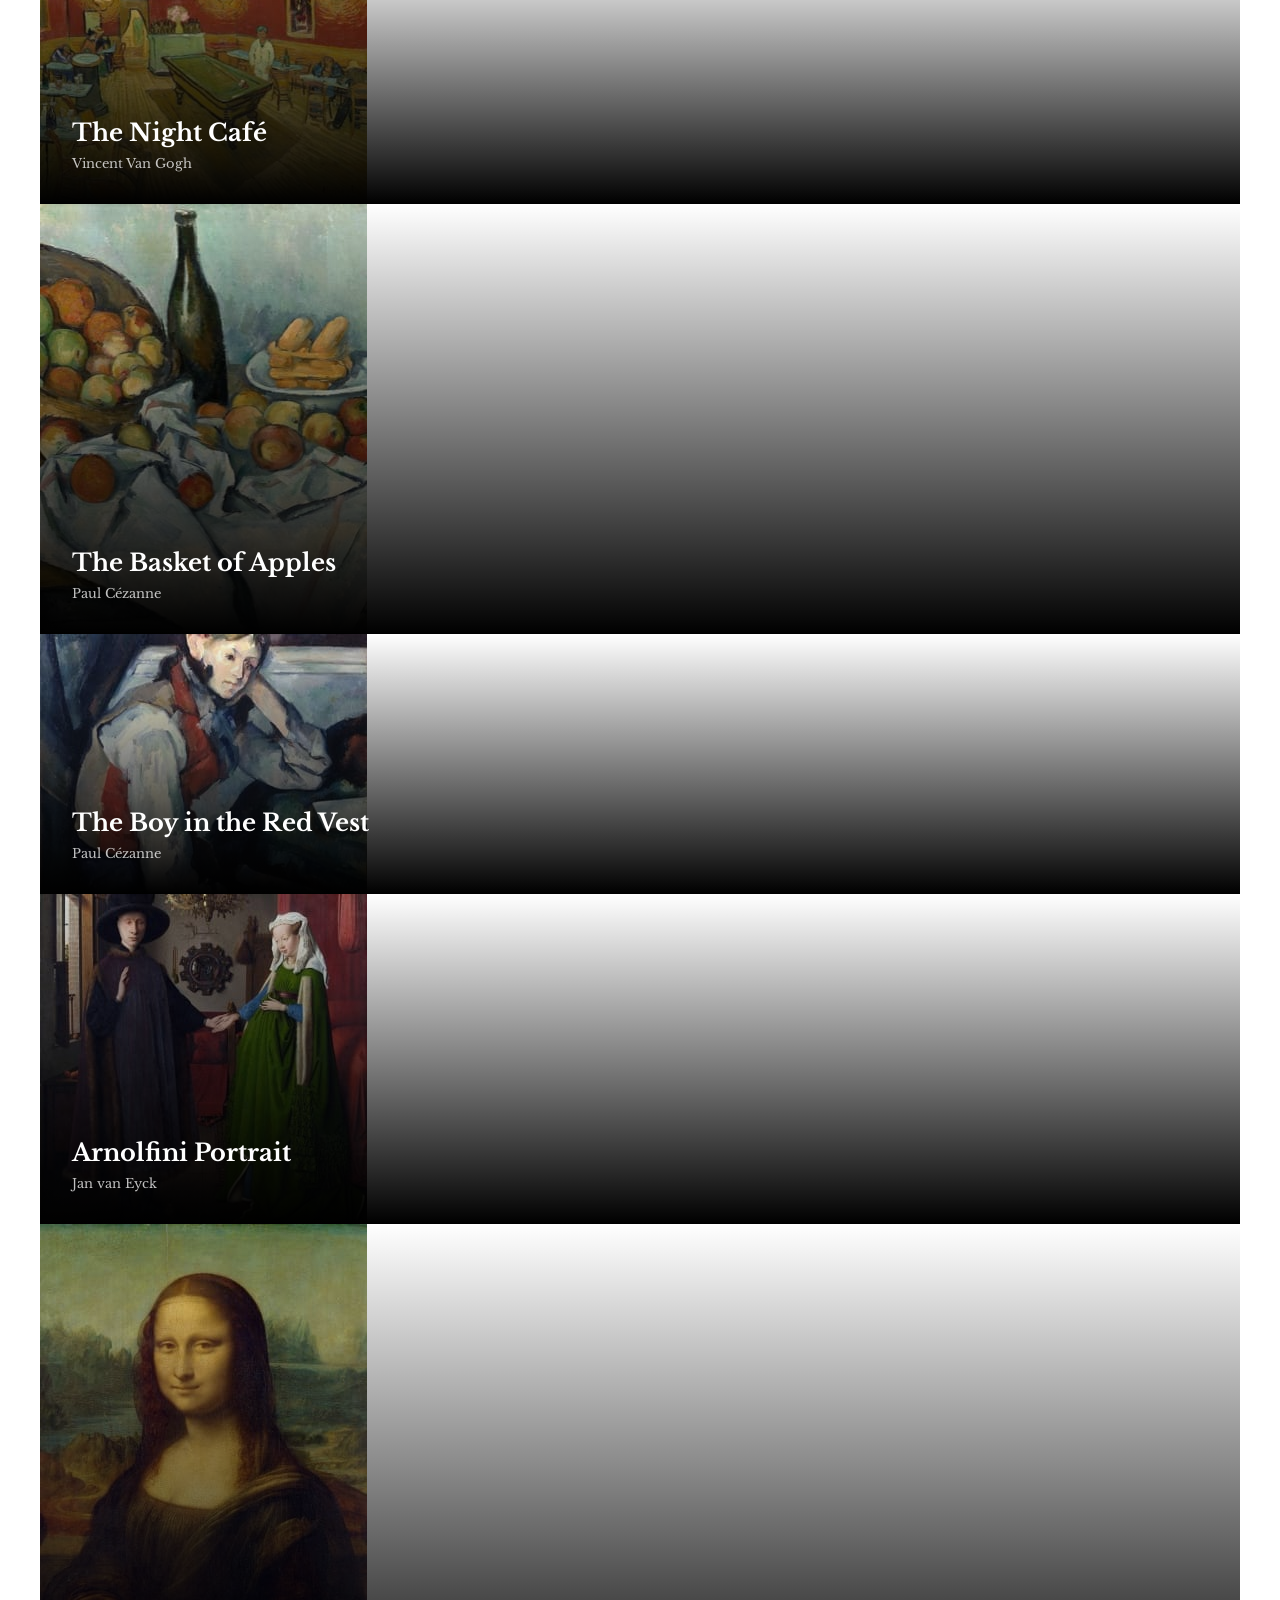
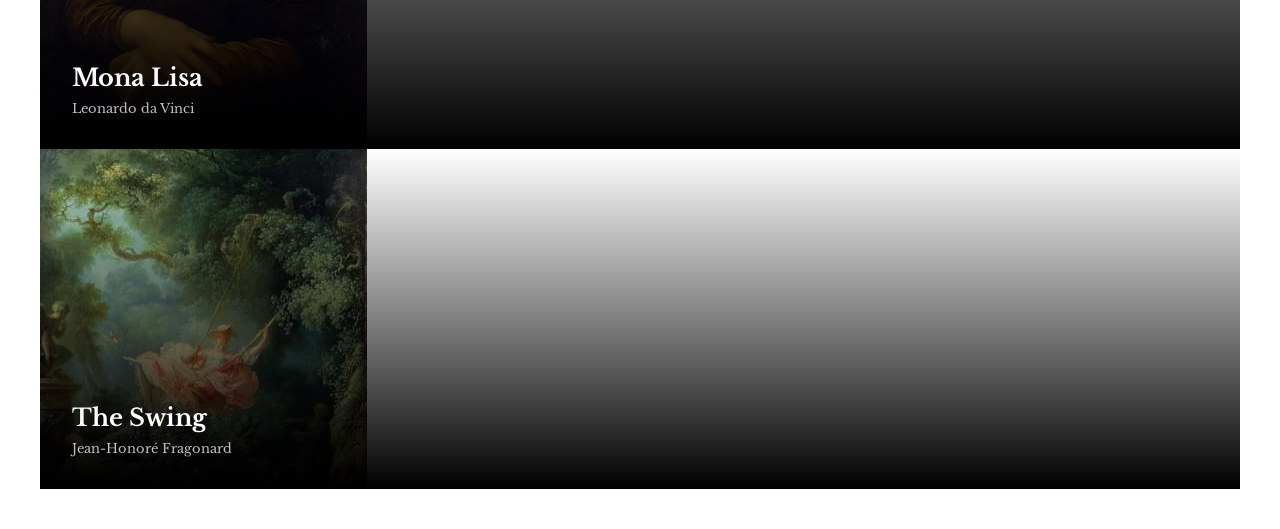
==== commit 9b412f62: "Add basic styling to images" ====
--- a/index.html
+++ b/index.html
@@ -40,9 +40,9 @@
               src="./assets/starry-night/thumbnail.jpg"
               alt="Starry night tableau"
             />
-            <div class="card__info">
-              <h2 class="card__title">Starry Night</h2>
-              <p class="card__author">Vincent Van Gogh</p>
+            <div class="card__info flow-content">
+              <h2 class="card__title tp-2-m">Starry Night</h2>
+              <p class="card__author tp-5">Vincent Van Gogh</p>
             </div>
           </article>
           <article class="card">
@@ -51,9 +51,9 @@
               src="./assets/girl-with-pearl-earring/thumbnail.jpg"
               alt="Girl with a Pearl Earring"
             />
-            <div class="card__info">
-              <h2 class="card__title">Girl with a Pearl Earring</h2>
-              <p class="card__author">Johannes Vermeer</p>
+            <div class="card__info flow-content">
+              <h2 class="card__title tp-2-m">Girl with a Pearl Earring</h2>
+              <p class="card__author tp-5">Johannes Vermeer</p>
             </div>
           </article>
           <article class="card">
@@ -62,9 +62,9 @@
               src="./assets/guernica/thumbnail.jpg"
               alt="Guernica"
             />
-            <div class="card__info">
-              <h2 class="card__title">Guernica</h2>
-              <p class="card__author">Pablo Picasso</p>
+            <div class="card__info flow-content">
+              <h2 class="card__title tp-2-m">Guernica</h2>
+              <p class="card__author tp-5">Pablo Picasso</p>
             </div>
           </article>
           <article class="card">
@@ -73,9 +73,9 @@
               src="./assets/penitent-magdalene/thumbnail.jpg"
               alt="Penitent Magdalene"
             />
-            <div class="card__info">
-              <h2 class="card__title">Penitent Magdalene</h2>
-              <p class="card__author">Artemisia Gentileschi</p>
+            <div class="card__info flow-content">
+              <h2 class="card__title tp-2-m">Penitent Magdalene</h2>
+              <p class="card__author tp-5">Artemisia Gentileschi</p>
             </div>
           </article>
           <article class="card">
@@ -84,9 +84,11 @@
               src="./assets/the-storm-on-the-sea-of-galilee/thumbnail.jpg"
               alt="The Storm on the Sea of Galilee"
             />
-            <div class="card__info">
-              <h2 class="card__title">The Storm on the Sea of Galilee</h2>
-              <p class="card__author">Rembrandt</p>
+            <div class="card__info flow-content">
+              <h2 class="card__title tp-2-m">
+                The Storm on the Sea of Galilee
+              </h2>
+              <p class="card__author tp-5">Rembrandt</p>
             </div>
           </article>
           <article class="card">
@@ -95,9 +97,9 @@
               src="./assets/the-great-wave-off-kanagawa/thumbnail.jpg"
               alt="The Great Wave off Kanagawa Hokusai"
             />
-            <div class="card__info">
-              <h2 class="card__title">The Great Wave off Kanagawa</h2>
-              <p class="card__author">Hokusai</p>
+            <div class="card__info flow-content">
+              <h2 class="card__title tp-2-m">The Great Wave off Kanagawa</h2>
+              <p class="card__author tp-5">Hokusai</p>
             </div>
           </article>
           <article class="card">
@@ -106,9 +108,9 @@
               src="./assets/van-gogh-self-portrait/thumbnail.jpg"
               alt="Van Gogh Self-portrait"
             />
-            <div class="card__info">
-              <h2 class="card__title">Van Gogh Self-portrait</h2>
-              <p class="card__author">Vincent Van Gogh</p>
+            <div class="card__info flow-content">
+              <h2 class="card__title tp-2-m">Van Gogh Self-portrait</h2>
+              <p class="card__author tp-5">Vincent Van Gogh</p>
             </div>
           </article>
           <article class="card">
@@ -117,9 +119,9 @@
               src="./assets/the-sleeping-gypsy/thumbnail.jpg"
               alt="The Sleeping Gypsy"
             />
-            <div class="card__info">
-              <h2 class="card__title">The Sleeping Gypsy</h2>
-              <p class="card__author">Henri Rousseau</p>
+            <div class="card__info flow-content">
+              <h2 class="card__title tp-2-m">The Sleeping Gypsy</h2>
+              <p class="card__author tp-5">Henri Rousseau</p>
             </div>
           </article>
           <article class="card">
@@ -128,9 +130,9 @@
               src="./assets/lady-with-an-ermine/thumbnail.jpg"
               alt="Lady with an Ermine"
             />
-            <div class="card__info">
-              <h2 class="card__title">Lady with an Ermine</h2>
-              <p class="card__author">Leonardo da Vinci</p>
+            <div class="card__info flow-content">
+              <h2 class="card__title tp-2-m">Lady with an Ermine</h2>
+              <p class="card__author tp-5">Leonardo da Vinci</p>
             </div>
           </article>
           <article class="card">
@@ -139,9 +141,9 @@
               src="./assets/the-night-cafe/thumbnail.jpg"
               alt="The Night Café"
             />
-            <div class="card__info">
-              <h2 class="card__title">The Night Café</h2>
-              <p class="card__author">Vincent Van Gogh</p>
+            <div class="card__info flow-content">
+              <h2 class="card__title tp-2-m">The Night Café</h2>
+              <p class="card__author tp-5">Vincent Van Gogh</p>
             </div>
           </article>
           <article class="card">
@@ -150,9 +152,9 @@
               src="./assets/the-basket-of-apples/thumbnail.jpg"
               alt="The Basket of Apples"
             />
-            <div class="card__info">
-              <h2 class="card__title">The Basket of Apples</h2>
-              <p class="card__author">Paul Cézanne</p>
+            <div class="card__info flow-content">
+              <h2 class="card__title tp-2-m">The Basket of Apples</h2>
+              <p class="card__author tp-5">Paul Cézanne</p>
             </div>
           </article>
           <article class="card">
@@ -161,9 +163,9 @@
               src="./assets/the-boy-in-the-red-vest/thumbnail.jpg"
               alt="The Boy in the Red Vest"
             />
-            <div class="card__info">
-              <h2 class="card__title">The Boy in the Red Vest</h2>
-              <p class="card__author">Paul Cézanne</p>
+            <div class="card__info flow-content">
+              <h2 class="card__title tp-2-m">The Boy in the Red Vest</h2>
+              <p class="card__author tp-5">Paul Cézanne</p>
             </div>
           </article>
           <article class="card">
@@ -172,9 +174,9 @@
               src="./assets/arnolfini-portrait/thumbnail.jpg"
               alt="Arnolfini Portrait"
             />
-            <div class="card__info">
-              <h2 class="card__title">Arnolfini Portrait</h2>
-              <p class="card__author">Jan van Eyck</p>
+            <div class="card__info flow-content">
+              <h2 class="card__title tp-2-m">Arnolfini Portrait</h2>
+              <p class="card__author tp-5">Jan van Eyck</p>
             </div>
           </article>
           <article class="card">
@@ -183,9 +185,9 @@
               src="./assets/mona-lisa/thumbnail.jpg"
               alt="Mona Lisa"
             />
-            <div class="card__info">
-              <h2 class="card__title">Mona Lisa</h2>
-              <p class="card__author">Leonardo da Vinci</p>
+            <div class="card__info flow-content">
+              <h2 class="card__title tp-2-m">Mona Lisa</h2>
+              <p class="card__author tp-5">Leonardo da Vinci</p>
             </div>
           </article>
           <article class="card">
@@ -194,9 +196,9 @@
               src="./assets/the-swing/thumbnail.jpg"
               alt="The Swing"
             />
-            <div class="card__info">
-              <h2 class="card__title">The Swing</h2>
-              <p class="card__author">Jean-Honoré Fragonard</p>
+            <div class="card__info flow-content">
+              <h2 class="card__title tp-2-m">The Swing</h2>
+              <p class="card__author tp-5">Jean-Honoré Fragonard</p>
             </div>
           </article>
         </div>
--- a/css/styles.css
+++ b/css/styles.css
@@ -386,6 +386,15 @@
   }
 }
 
+main.section {
+  padding-block: var(--sp-3);
+}
+@media (min-width: 43.75rem) {
+  main.section {
+    padding-block: var(--sp-5);
+  }
+}
+
 .container {
   max-width: var(--desktop-container-width);
   margin-inline: auto;
@@ -410,6 +419,10 @@
 /******** TEXT ***********/
 .uppercase {
   text-transform: uppercase;
+}
+
+.fg-white {
+  color: var(--clr-white);
 }
 
 /******** DECORATIONS ***********/
@@ -506,4 +519,33 @@
   color: var(--clr-black);
 }
 
+.card {
+  position: relative;
+}
+
+.card::after {
+  content: "";
+  position: absolute;
+  inset: 0;
+  background: var(--clr-gradient);
+}
+
+.card__info {
+  --flow-spacer: var(--sp-1);
+  position: absolute;
+  z-index: 1;
+  bottom: var(--sp-4);
+  left: var(--sp-4);
+  right: var(--sp-4);
+}
+
+.card__title {
+  color: white;
+}
+
+.card__author {
+  color: white;
+  opacity: 0.75;
+}
+
 /*# sourceMappingURL=styles.css.map */
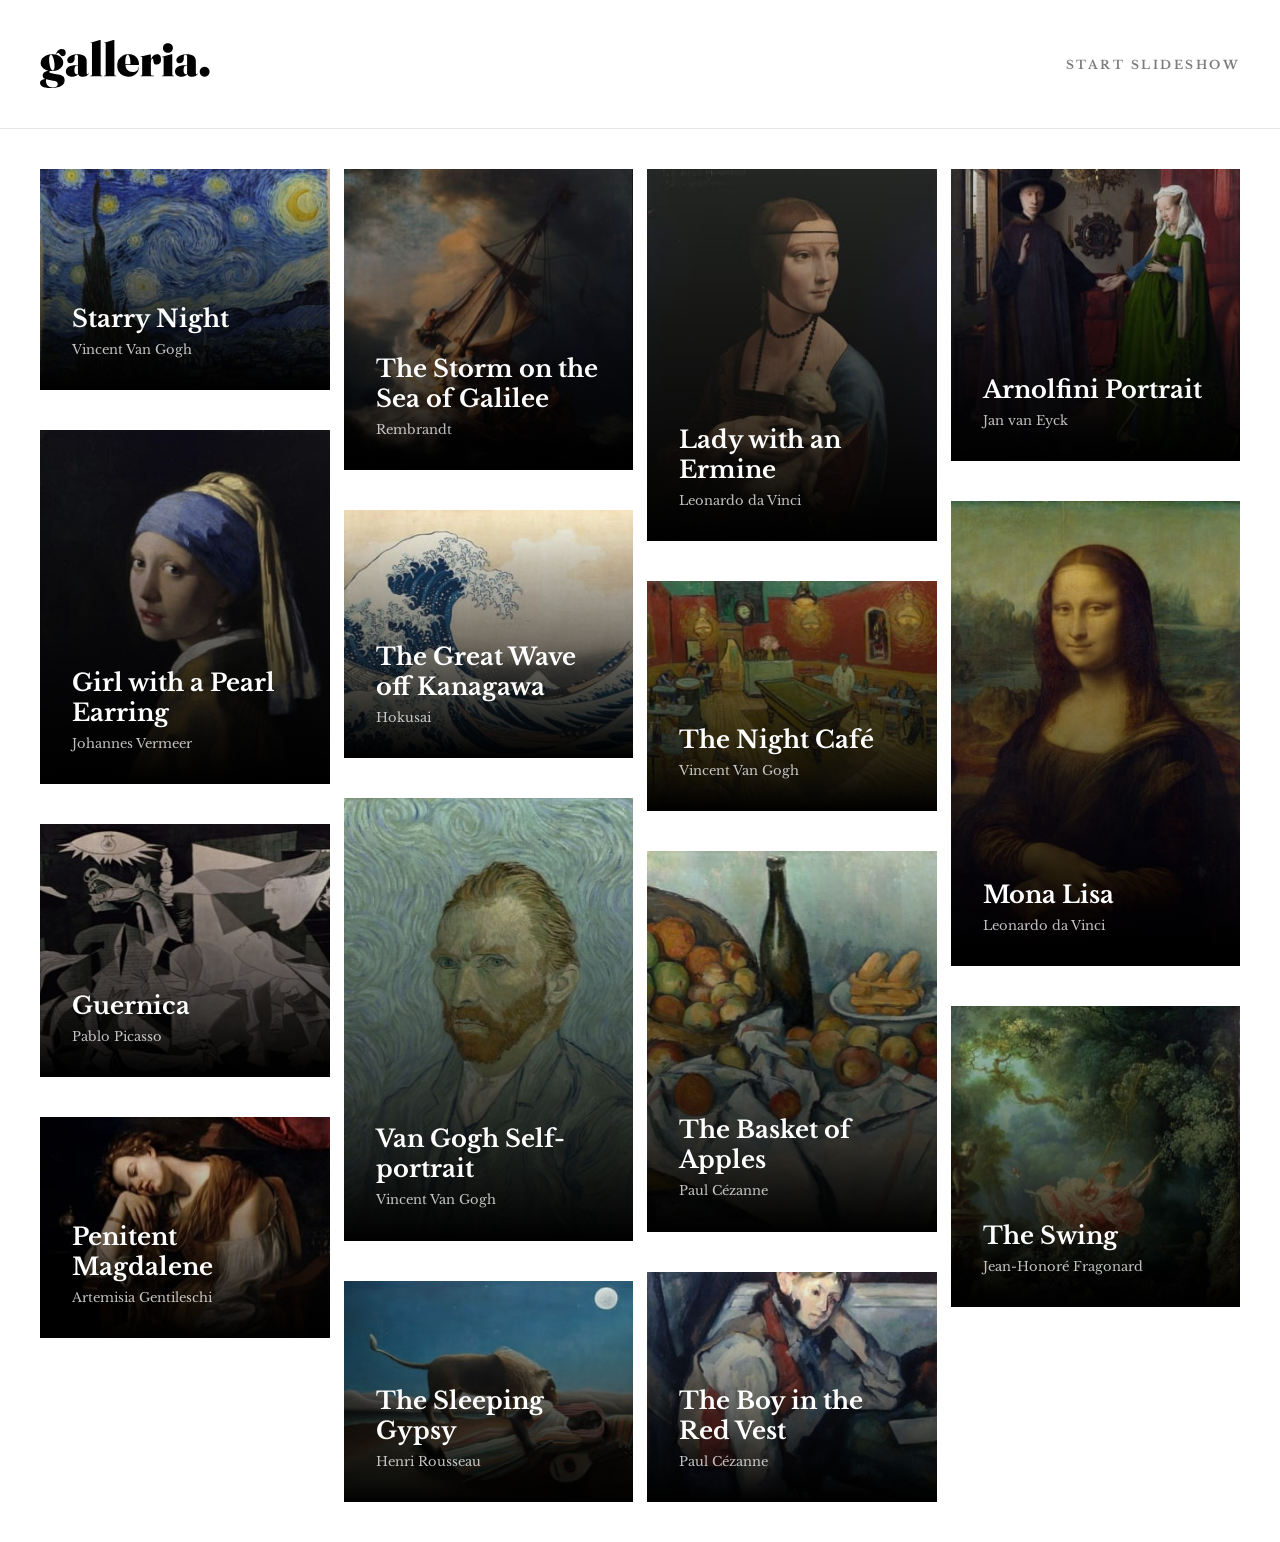
==== commit a9712bb3: "Add css columns layout" ====
--- a/index.html
+++ b/index.html
@@ -33,13 +33,17 @@
     </header>
     <main class="section">
       <div class="container">
-        <div class="gallery">
-          <article class="card">
-            <img
-              class="card__img"
-              src="./assets/starry-night/thumbnail.jpg"
-              alt="Starry night tableau"
-            />
+        <div class="gallery flow-content">
+          <!-- TODO: Wrap the other img tags in an anchor tag -->
+          <article class="card">
+            <a href="https://google.com">
+              <img
+                class="card__img"
+                src="./assets/starry-night/thumbnail.jpg"
+                alt="Starry night tableau"
+              />
+            </a>
+
             <div class="card__info flow-content">
               <h2 class="card__title tp-2-m">Starry Night</h2>
               <p class="card__author tp-5">Vincent Van Gogh</p>
--- a/css/styles.css
+++ b/css/styles.css
@@ -519,8 +519,29 @@
   color: var(--clr-black);
 }
 
+.gallery {
+  --flow-spacer: var(--sp-5);
+  columns: 1;
+}
+@media (min-width: 43.75rem) {
+  .gallery {
+    columns: 2;
+  }
+}
+@media (min-width: 62.5rem) {
+  .gallery {
+    columns: 4;
+  }
+}
+
+.gallery > * {
+  break-inside: avoid;
+}
+
 .card {
   position: relative;
+  max-width: 310px;
+  margin-inline: auto;
 }
 
 .card::after {
@@ -528,6 +549,7 @@
   position: absolute;
   inset: 0;
   background: var(--clr-gradient);
+  pointer-events: none;
 }
 
 .card__info {
@@ -537,6 +559,10 @@
   bottom: var(--sp-4);
   left: var(--sp-4);
   right: var(--sp-4);
+  pointer-events: none;
+}
+.card__info * {
+  pointer-events: none;
 }
 
 .card__title {
